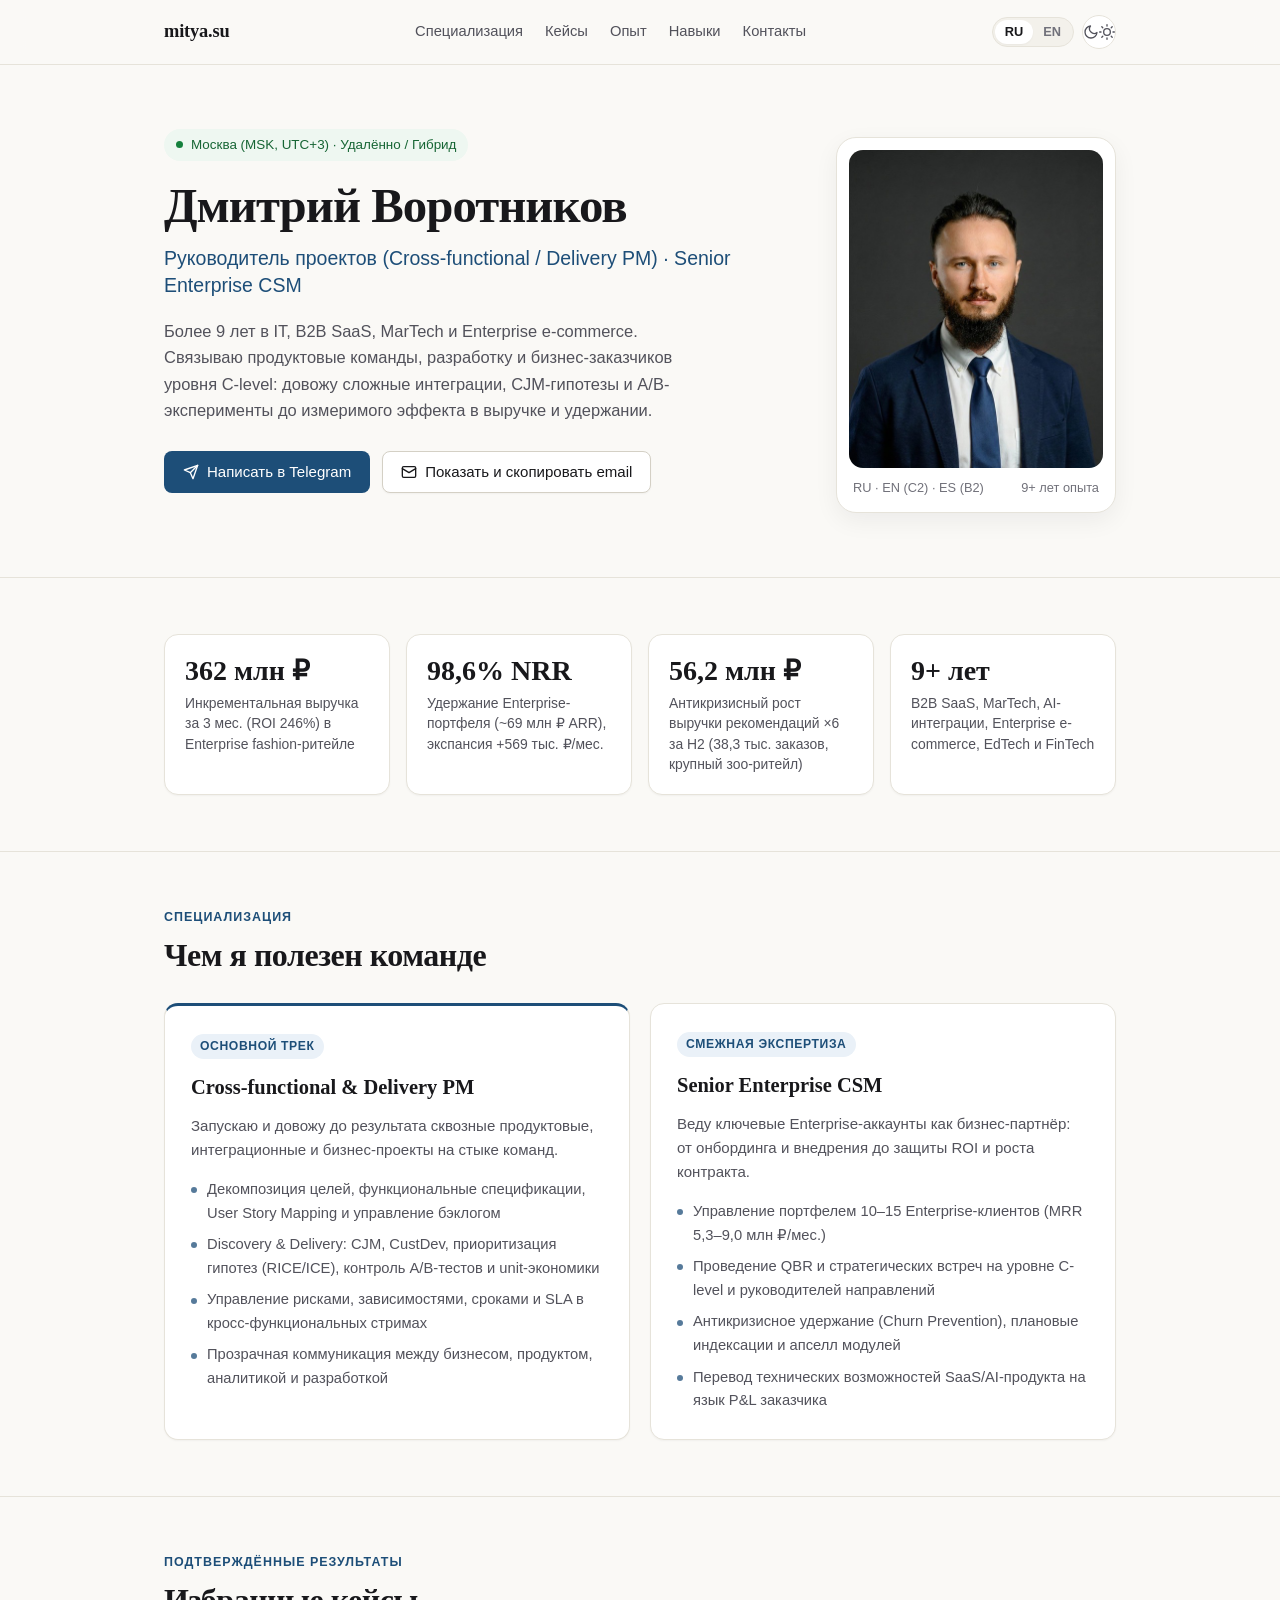
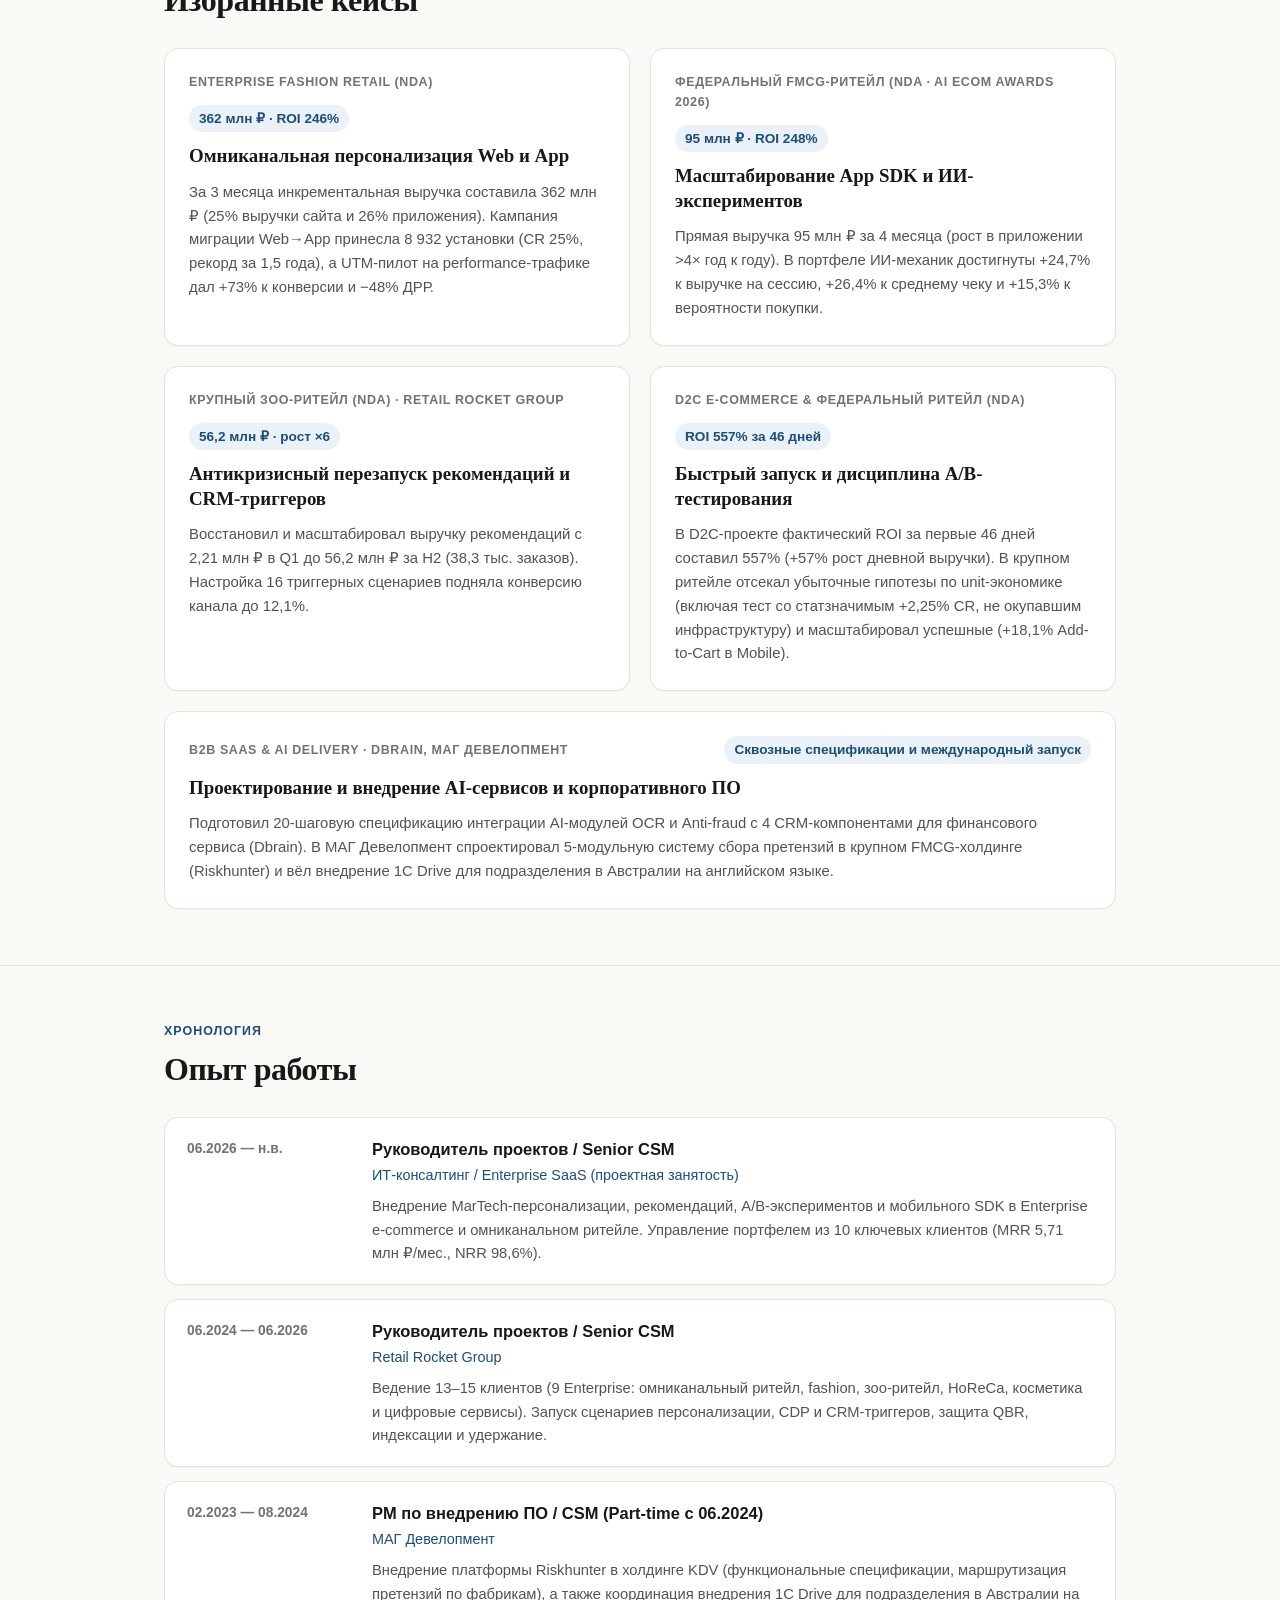
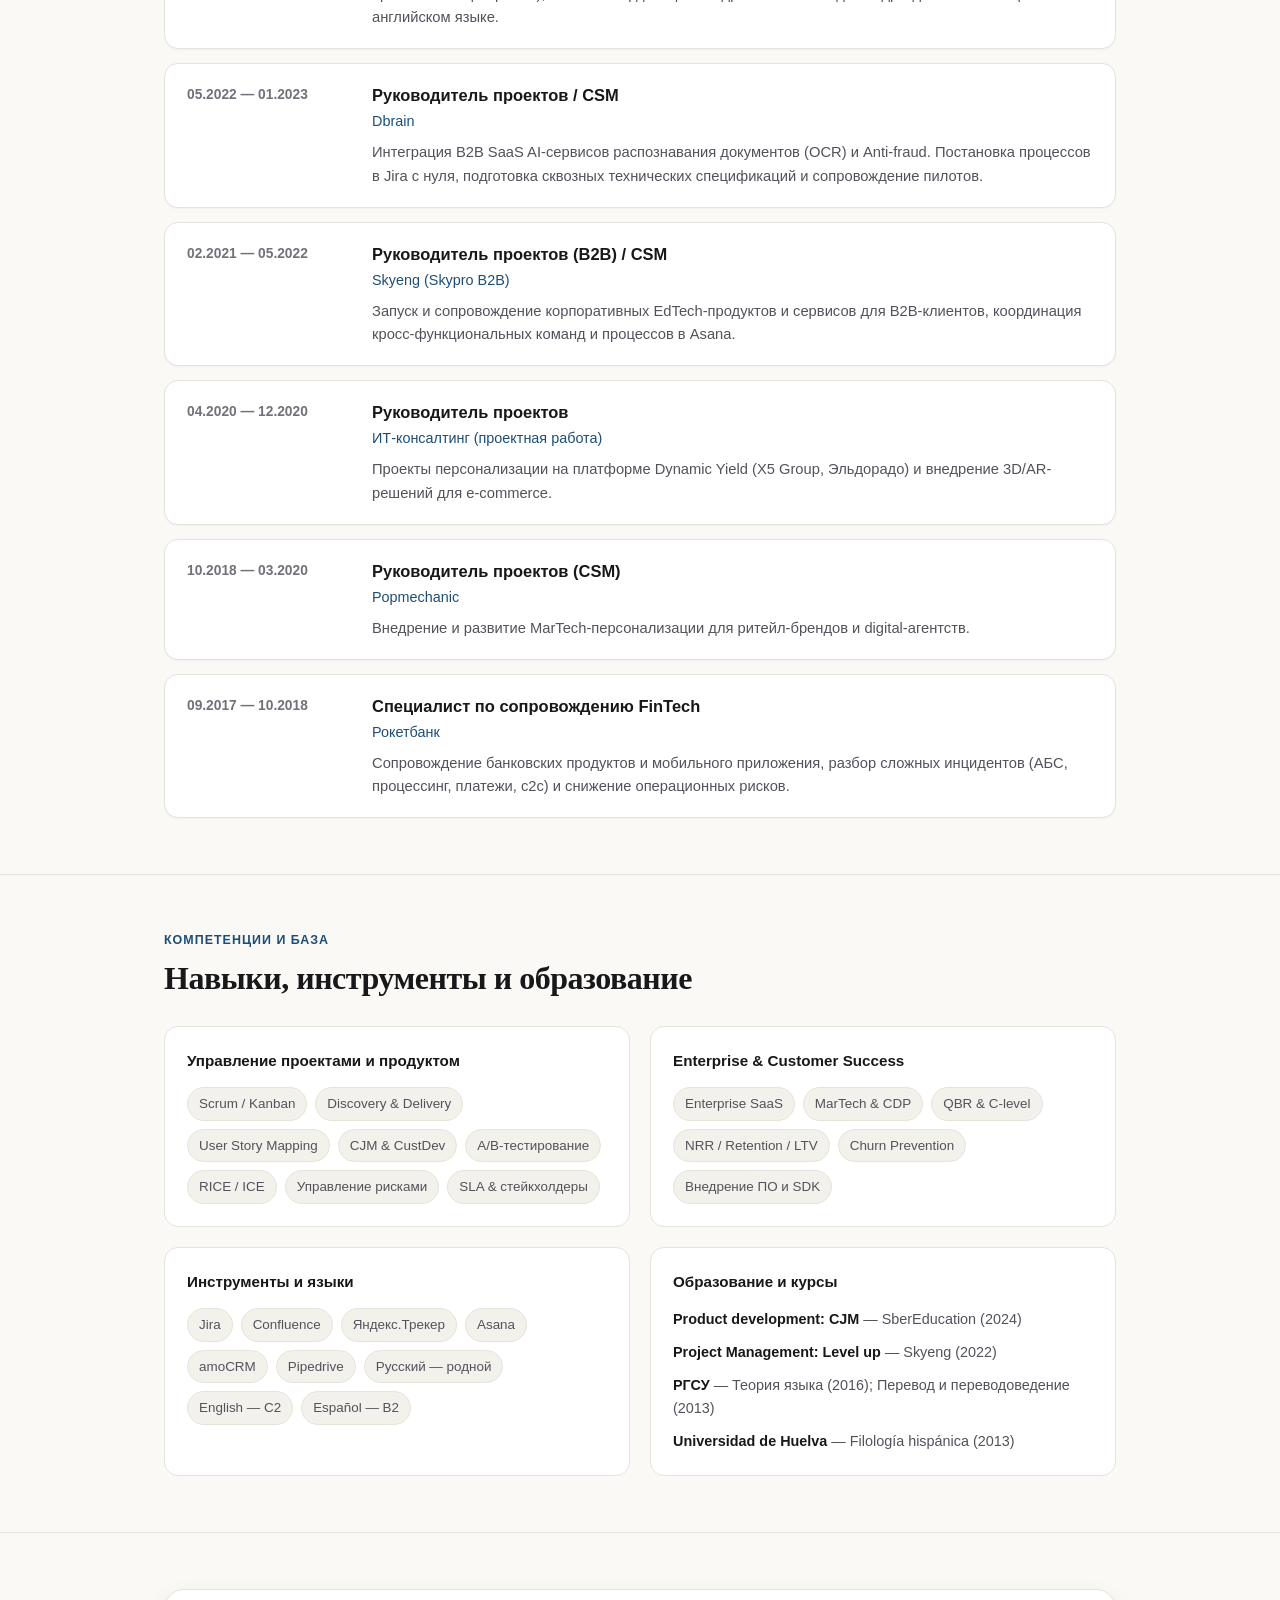
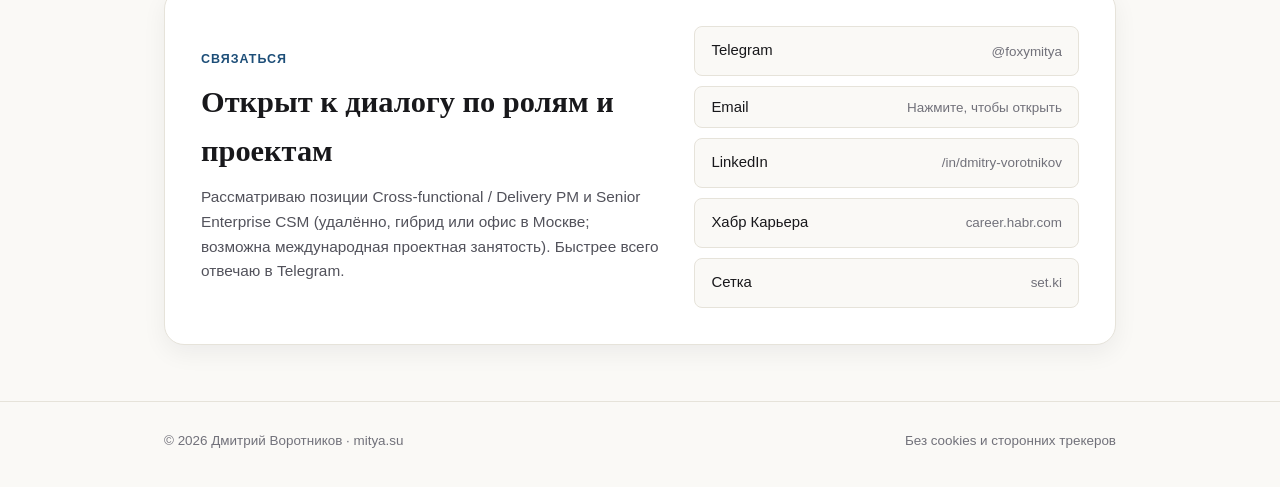
==== index.html @ de7e93db "Anonymize client brands for strict NDA compliance" ====
<!DOCTYPE html>
<html lang="ru">
<head>
  <meta charset="utf-8">
  <meta name="viewport" content="width=device-width, initial-scale=1">
  <title>Дмитрий Воротников — Руководитель проектов (PM) и Senior Enterprise CSM</title>
  <meta name="description" content="Дмитрий Воротников — Cross-functional / Delivery Project Manager и Senior Enterprise CSM. 9+ лет в IT, B2B SaaS, MarTech, AI и Enterprise e-commerce. Москва / Remote.">
  <meta name="author" content="Дмитрий Воротников">
  <meta name="robots" content="index, follow">
  <meta name="referrer" content="strict-origin-when-cross-origin">
  <meta http-equiv="Content-Security-Policy" content="default-src 'self'; script-src 'self'; style-src 'self'; img-src 'self' data:; base-uri 'self'; form-action 'none';">

  <link rel="canonical" href="https://mitya.su/">
  <link rel="alternate" hreflang="ru" href="https://mitya.su/">
  <link rel="alternate" hreflang="en" href="https://mitya.su/en/">
  <link rel="alternate" hreflang="x-default" href="https://mitya.su/">
  <link rel="icon" href="assets/favicon.svg" type="image/svg+xml">
  <link rel="stylesheet" href="assets/styles.css">

  <meta property="og:type" content="profile">
  <meta property="og:site_name" content="mitya.su">
  <meta property="og:locale" content="ru_RU">
  <meta property="og:locale:alternate" content="en_US">
  <meta property="og:url" content="https://mitya.su/">
  <meta property="og:title" content="Дмитрий Воротников — Руководитель проектов (PM) и Senior Enterprise CSM">
  <meta property="og:description" content="9+ лет в IT, B2B SaaS и MarTech. Кросс-функциональная доставка проектов, A/B-эксперименты, Enterprise-внедрения и рост NRR.">
  <meta property="og:image" content="https://mitya.su/assets/avatar.jpg">

  <meta name="twitter:card" content="summary">
  <meta name="twitter:title" content="Дмитрий Воротников — Project Manager & Senior Enterprise CSM">
  <meta name="twitter:description" content="9+ лет в IT, B2B SaaS, MarTech и Enterprise e-commerce. Москва / Удалённо.">

  <script type="application/ld+json">
  {
    "@context": "https://schema.org",
    "@type": "Person",
    "name": "Дмитрий Воротников",
    "alternateName": "Dmitry Vorotnikov",
    "url": "https://mitya.su/",
    "jobTitle": "Project Manager & Senior Enterprise CSM",
    "description": "Cross-functional & Delivery Project Manager and Senior Enterprise Customer Success Manager with 9+ years of experience in Tech, B2B SaaS, MarTech, AI and Enterprise e-commerce.",
    "address": {
      "@type": "PostalAddress",
      "addressLocality": "Москва",
      "addressCountry": "RU"
    },
    "knowsLanguage": ["ru", "en", "es"],
    "sameAs": [
      "https://www.linkedin.com/in/dmitry-vorotnikov",
      "https://career.habr.com/dmitry-vorotnikov",
      "https://set.ki/account/7N4zu4k",
      "https://t.me/foxymitya"
    ]
  }
  </script>
  <script src="assets/app.js" defer></script>
</head>
<body>
  <a class="skip-link" href="#main">Перейти к содержанию</a>

  <header class="site-header">
    <div class="container header-inner">
      <a class="brand" href="/">mitya.su</a>

      <nav class="site-nav" aria-label="Навигация">
        <a href="#focus">Специализация</a>
        <a href="#cases">Кейсы</a>
        <a href="#experience">Опыт</a>
        <a href="#skills">Навыки</a>
        <a href="#contact">Контакты</a>
      </nav>

      <div class="header-controls">
        <div class="lang-switch" aria-label="Выбор языка">
          <span class="lang-active" aria-current="page">RU</span>
          <a href="/en/" hreflang="en" lang="en">EN</a>
        </div>
        <button class="theme-toggle" type="button" data-theme-toggle aria-label="Переключить тему оформления" title="Светлая / тёмная тема">
          <svg class="icon-moon" viewBox="0 0 24 24" fill="none" stroke="currentColor" stroke-width="2" stroke-linecap="round" stroke-linejoin="round" aria-hidden="true">
            <path d="M21 12.79A9 9 0 1 1 11.21 3 7 7 0 0 0 21 12.79z"/>
          </svg>
          <svg class="icon-sun" viewBox="0 0 24 24" fill="none" stroke="currentColor" stroke-width="2" stroke-linecap="round" stroke-linejoin="round" aria-hidden="true">
            <circle cx="12" cy="12" r="5"/>
            <line x1="12" y1="1" x2="12" y2="3"/>
            <line x1="12" y1="21" x2="12" y2="23"/>
            <line x1="4.22" y1="4.22" x2="5.64" y2="5.64"/>
            <line x1="18.36" y1="18.36" x2="19.78" y2="19.78"/>
            <line x1="1" y1="12" x2="3" y2="12"/>
            <line x1="21" y1="12" x2="23" y2="12"/>
            <line x1="4.22" y1="19.78" x2="5.64" y2="18.36"/>
            <line x1="18.36" y1="5.64" x2="19.78" y2="4.22"/>
          </svg>
        </button>
      </div>
    </div>
  </header>

  <main id="main">
    <!-- Hero -->
    <section class="hero">
      <div class="container hero-grid">
        <div>
          <div class="availability-pill">
            <span class="availability-dot" aria-hidden="true"></span>
            Москва (MSK, UTC+3) · Удалённо / Гибрид
          </div>
          <h1>Дмитрий Воротников</h1>
          <p class="hero-role">Руководитель проектов (Cross-functional / Delivery PM) · Senior Enterprise CSM</p>
          <p class="hero-lead">
            Более 9 лет в IT, B2B SaaS, MarTech и Enterprise e-commerce. Связываю продуктовые команды, разработку и бизнес-заказчиков уровня C-level: довожу сложные интеграции, CJM-гипотезы и A/B-эксперименты до измеримого эффекта в выручке и удержании.
          </p>

          <div class="hero-actions">
            <a class="btn btn-primary" href="https://t.me/foxymitya" target="_blank" rel="noopener noreferrer">
              <svg viewBox="0 0 24 24" fill="none" stroke="currentColor" stroke-width="2" stroke-linecap="round" stroke-linejoin="round" aria-hidden="true">
                <line x1="22" y1="2" x2="11" y2="13"/>
                <polygon points="22 2 15 22 11 13 2 9 22 2"/>
              </svg>
              Написать в Telegram
            </a>
            <button class="btn btn-secondary" type="button" data-email-trigger data-u="olleh" data-d="aytimyxof" data-t="ru">
              <svg viewBox="0 0 24 24" fill="none" stroke="currentColor" stroke-width="2" stroke-linecap="round" stroke-linejoin="round" aria-hidden="true">
                <rect x="2" y="4" width="20" height="16" rx="2"/>
                <path d="m22 7-10 6L2 7"/>
              </svg>
              <span data-email-label>Показать и скопировать email</span>
            </button>
          </div>
          <div class="email-feedback" data-email-feedback aria-live="polite"></div>
        </div>

        <aside class="portrait-card" aria-label="Портрет">
          <div class="portrait-frame" data-portrait-frame>
            <img class="portrait-img" data-portrait-img src="assets/avatar.jpg" alt="Дмитрий Воротников" width="512" height="640" loading="eager">
            <div class="portrait-fallback" aria-hidden="true">
              <span class="monogram">DV</span>
              <span class="monogram-sub">PM · Enterprise CS</span>
            </div>
          </div>
          <div class="portrait-meta">
            <span>RU · EN (C2) · ES (B2)</span>
            <span>9+ лет опыта</span>
          </div>
        </aside>
      </div>
    </section>

    <!-- Key Metrics -->
    <section aria-label="Ключевые показатели">
      <div class="container">
        <div class="metrics-grid">
          <div class="metric-card">
            <div class="metric-value">362 млн ₽</div>
            <p class="metric-label">Инкрементальная выручка за 3 мес. (ROI 246%) в Enterprise fashion-ритейле</p>
          </div>
          <div class="metric-card">
            <div class="metric-value">98,6% NRR</div>
            <p class="metric-label">Удержание Enterprise-портфеля (~69 млн ₽ ARR), экспансия +569 тыс. ₽/мес.</p>
          </div>
          <div class="metric-card">
            <div class="metric-value">56,2 млн ₽</div>
            <p class="metric-label">Антикризисный рост выручки рекомендаций ×6 за H2 (38,3 тыс. заказов, крупный зоо-ритейл)</p>
          </div>
          <div class="metric-card">
            <div class="metric-value">9+ лет</div>
            <p class="metric-label">B2B SaaS, MarTech, AI-интеграции, Enterprise e-commerce, EdTech и FinTech</p>
          </div>
        </div>
      </div>
    </section>

    <!-- Focus -->
    <section id="focus">
      <div class="container">
        <span class="section-kicker">Специализация</span>
        <h2 class="section-title">Чем я полезен команде</h2>

        <div class="pillars-grid">
          <article class="pillar-card is-primary">
            <span class="pillar-tag">Основной трек</span>
            <h3>Cross-functional &amp; Delivery PM</h3>
            <p>Запускаю и довожу до результата сквозные продуктовые, интеграционные и бизнес-проекты на стыке команд.</p>
            <ul class="pillar-list">
              <li>Декомпозиция целей, функциональные спецификации, User Story Mapping и управление бэклогом</li>
              <li>Discovery &amp; Delivery: CJM, CustDev, приоритизация гипотез (RICE/ICE), контроль A/B-тестов и unit-экономики</li>
              <li>Управление рисками, зависимостями, сроками и SLA в кросс-функциональных стримах</li>
              <li>Прозрачная коммуникация между бизнесом, продуктом, аналитикой и разработкой</li>
            </ul>
          </article>

          <article class="pillar-card">
            <span class="pillar-tag">Смежная экспертиза</span>
            <h3>Senior Enterprise CSM</h3>
            <p>Веду ключевые Enterprise-аккаунты как бизнес-партнёр: от онбординга и внедрения до защиты ROI и роста контракта.</p>
            <ul class="pillar-list">
              <li>Управление портфелем 10–15 Enterprise-клиентов (MRR 5,3–9,0 млн ₽/мес.)</li>
              <li>Проведение QBR и стратегических встреч на уровне C-level и руководителей направлений</li>
              <li>Антикризисное удержание (Churn Prevention), плановые индексации и апселл модулей</li>
              <li>Перевод технических возможностей SaaS/AI-продукта на язык P&amp;L заказчика</li>
            </ul>
          </article>
        </div>
      </div>
    </section>

    <!-- Cases -->
    <section id="cases">
      <div class="container">
        <span class="section-kicker">Подтверждённые результаты</span>
        <h2 class="section-title">Избранные кейсы</h2>

        <div class="cases-grid">
          <article class="case-card">
            <div class="case-header">
              <span class="case-domain">Enterprise Fashion Retail (NDA)</span>
              <span class="case-highlight">362 млн ₽ · ROI 246%</span>
            </div>
            <h3>Омниканальная персонализация Web и App</h3>
            <p>За 3 месяца инкрементальная выручка составила 362 млн ₽ (25% выручки сайта и 26% приложения). Кампания миграции Web→App принесла 8 932 установки (CR 25%, рекорд за 1,5 года), а UTM-пилот на performance-трафике дал +73% к конверсии и −48% ДРР.</p>
          </article>

          <article class="case-card">
            <div class="case-header">
              <span class="case-domain">Федеральный FMCG-ритейл (NDA · AI Ecom Awards 2026)</span>
              <span class="case-highlight">95 млн ₽ · ROI 248%</span>
            </div>
            <h3>Масштабирование App SDK и ИИ-экспериментов</h3>
            <p>Прямая выручка 95 млн ₽ за 4 месяца (рост в приложении &gt;4× год к году). В портфеле ИИ-механик достигнуты +24,7% к выручке на сессию, +26,4% к среднему чеку и +15,3% к вероятности покупки.</p>
          </article>

          <article class="case-card">
            <div class="case-header">
              <span class="case-domain">Крупный зоо-ритейл (NDA) · Retail Rocket Group</span>
              <span class="case-highlight">56,2 млн ₽ · рост ×6</span>
            </div>
            <h3>Антикризисный перезапуск рекомендаций и CRM-триггеров</h3>
            <p>Восстановил и масштабировал выручку рекомендаций с 2,21 млн ₽ в Q1 до 56,2 млн ₽ за H2 (38,3 тыс. заказов). Настройка 16 триггерных сценариев подняла конверсию канала до 12,1%.</p>
          </article>

          <article class="case-card">
            <div class="case-header">
              <span class="case-domain">D2C E-commerce &amp; Федеральный ритейл (NDA)</span>
              <span class="case-highlight">ROI 557% за 46 дней</span>
            </div>
            <h3>Быстрый запуск и дисциплина A/B-тестирования</h3>
            <p>В D2C-проекте фактический ROI за первые 46 дней составил 557% (+57% рост дневной выручки). В крупном ритейле отсекал убыточные гипотезы по unit-экономике (включая тест со статзначимым +2,25% CR, не окупавшим инфраструктуру) и масштабировал успешные (+18,1% Add-to-Cart в Mobile).</p>
          </article>

          <article class="case-card is-wide">
            <div class="case-header">
              <span class="case-domain">B2B SaaS &amp; AI Delivery · Dbrain, МАГ Девелопмент</span>
              <span class="case-highlight">Сквозные спецификации и международный запуск</span>
            </div>
            <h3>Проектирование и внедрение AI-сервисов и корпоративного ПО</h3>
            <p>Подготовил 20-шаговую спецификацию интеграции AI-модулей OCR и Anti-fraud с 4 CRM-компонентами для финансового сервиса (Dbrain). В МАГ Девелопмент спроектировал 5-модульную систему сбора претензий в крупном FMCG-холдинге (Riskhunter) и вёл внедрение 1C Drive для подразделения в Австралии на английском языке.</p>
          </article>
        </div>
      </div>
    </section>

    <!-- Experience -->
    <section id="experience">
      <div class="container">
        <span class="section-kicker">Хронология</span>
        <h2 class="section-title">Опыт работы</h2>

        <div class="timeline">
          <article class="timeline-item">
            <div class="timeline-period">06.2026 — н.в.</div>
            <div class="timeline-body">
              <h3>Руководитель проектов / Senior CSM</h3>
              <p class="timeline-company">ИТ-консалтинг / Enterprise SaaS (проектная занятость)</p>
              <p class="timeline-desc">Внедрение MarTech-персонализации, рекомендаций, A/B-экспериментов и мобильного SDK в Enterprise e-commerce и омниканальном ритейле. Управление портфелем из 10 ключевых клиентов (MRR 5,71 млн ₽/мес., NRR 98,6%).</p>
            </div>
          </article>

          <article class="timeline-item">
            <div class="timeline-period">06.2024 — 06.2026</div>
            <div class="timeline-body">
              <h3>Руководитель проектов / Senior CSM</h3>
              <p class="timeline-company">Retail Rocket Group</p>
              <p class="timeline-desc">Ведение 13–15 клиентов (9 Enterprise: омниканальный ритейл, fashion, зоо-ритейл, HoReCa, косметика и цифровые сервисы). Запуск сценариев персонализации, CDP и CRM-триггеров, защита QBR, индексации и удержание.</p>
            </div>
          </article>

          <article class="timeline-item">
            <div class="timeline-period">02.2023 — 08.2024</div>
            <div class="timeline-body">
              <h3>PM по внедрению ПО / CSM (Part-time с 06.2024)</h3>
              <p class="timeline-company">МАГ Девелопмент</p>
              <p class="timeline-desc">Внедрение платформы Riskhunter в холдинге KDV (функциональные спецификации, маршрутизация претензий по фабрикам), а также координация внедрения 1C Drive для подразделения в Австралии на английском языке.</p>
            </div>
          </article>

          <article class="timeline-item">
            <div class="timeline-period">05.2022 — 01.2023</div>
            <div class="timeline-body">
              <h3>Руководитель проектов / CSM</h3>
              <p class="timeline-company">Dbrain</p>
              <p class="timeline-desc">Интеграция B2B SaaS AI-сервисов распознавания документов (OCR) и Anti-fraud. Постановка процессов в Jira с нуля, подготовка сквозных технических спецификаций и сопровождение пилотов.</p>
            </div>
          </article>

          <article class="timeline-item">
            <div class="timeline-period">02.2021 — 05.2022</div>
            <div class="timeline-body">
              <h3>Руководитель проектов (B2B) / CSM</h3>
              <p class="timeline-company">Skyeng (Skypro B2B)</p>
              <p class="timeline-desc">Запуск и сопровождение корпоративных EdTech-продуктов и сервисов для B2B-клиентов, координация кросс-функциональных команд и процессов в Asana.</p>
            </div>
          </article>

          <article class="timeline-item">
            <div class="timeline-period">04.2020 — 12.2020</div>
            <div class="timeline-body">
              <h3>Руководитель проектов</h3>
              <p class="timeline-company">ИТ-консалтинг (проектная работа)</p>
              <p class="timeline-desc">Проекты персонализации на платформе Dynamic Yield (X5 Group, Эльдорадо) и внедрение 3D/AR-решений для e-commerce.</p>
            </div>
          </article>

          <article class="timeline-item">
            <div class="timeline-period">10.2018 — 03.2020</div>
            <div class="timeline-body">
              <h3>Руководитель проектов (CSM)</h3>
              <p class="timeline-company">Popmechanic</p>
              <p class="timeline-desc">Внедрение и развитие MarTech-персонализации для ритейл-брендов и digital-агентств.</p>
            </div>
          </article>

          <article class="timeline-item">
            <div class="timeline-period">09.2017 — 10.2018</div>
            <div class="timeline-body">
              <h3>Специалист по сопровождению FinTech</h3>
              <p class="timeline-company">Рокетбанк</p>
              <p class="timeline-desc">Сопровождение банковских продуктов и мобильного приложения, разбор сложных инцидентов (АБС, процессинг, платежи, c2c) и снижение операционных рисков.</p>
            </div>
          </article>
        </div>
      </div>
    </section>

    <!-- Skills & Education -->
    <section id="skills">
      <div class="container">
        <span class="section-kicker">Компетенции и база</span>
        <h2 class="section-title">Навыки, инструменты и образование</h2>

        <div class="skills-layout">
          <div class="skill-group">
            <h3>Управление проектами и продуктом</h3>
            <div class="chips">
              <span class="chip">Scrum / Kanban</span>
              <span class="chip">Discovery &amp; Delivery</span>
              <span class="chip">User Story Mapping</span>
              <span class="chip">CJM &amp; CustDev</span>
              <span class="chip">A/B-тестирование</span>
              <span class="chip">RICE / ICE</span>
              <span class="chip">Управление рисками</span>
              <span class="chip">SLA &amp; стейкхолдеры</span>
            </div>
          </div>

          <div class="skill-group">
            <h3>Enterprise &amp; Customer Success</h3>
            <div class="chips">
              <span class="chip">Enterprise SaaS</span>
              <span class="chip">MarTech &amp; CDP</span>
              <span class="chip">QBR &amp; C-level</span>
              <span class="chip">NRR / Retention / LTV</span>
              <span class="chip">Churn Prevention</span>
              <span class="chip">Внедрение ПО и SDK</span>
            </div>
          </div>

          <div class="skill-group">
            <h3>Инструменты и языки</h3>
            <div class="chips">
              <span class="chip">Jira</span>
              <span class="chip">Confluence</span>
              <span class="chip">Яндекс.Трекер</span>
              <span class="chip">Asana</span>
              <span class="chip">amoCRM</span>
              <span class="chip">Pipedrive</span>
              <span class="chip">Русский — родной</span>
              <span class="chip">English — C2</span>
              <span class="chip">Español — B2</span>
            </div>
          </div>

          <div class="skill-group">
            <h3>Образование и курсы</h3>
            <ul class="edu-list">
              <li><strong>Product development: CJM</strong> — SberEducation (2024)</li>
              <li><strong>Project Management: Level up</strong> — Skyeng (2022)</li>
              <li><strong>РГСУ</strong> — Теория языка (2016); Перевод и переводоведение (2013)</li>
              <li><strong>Universidad de Huelva</strong> — Filología hispánica (2013)</li>
            </ul>
          </div>
        </div>
      </div>
    </section>

    <!-- Contact -->
    <section id="contact">
      <div class="container">
        <div class="contact-box">
          <div>
            <span class="section-kicker">Связаться</span>
            <h2>Открыт к диалогу по ролям и проектам</h2>
            <p>Рассматриваю позиции Cross-functional / Delivery PM и Senior Enterprise CSM (удалённо, гибрид или офис в Москве; возможна международная проектная занятость). Быстрее всего отвечаю в Telegram.</p>
          </div>

          <div class="contact-links">
            <a class="contact-row" href="https://t.me/foxymitya" target="_blank" rel="noopener noreferrer">
              <span>Telegram</span>
              <span>@foxymitya</span>
            </a>
            <button class="contact-row" type="button" data-email-trigger data-u="olleh" data-d="aytimyxof" data-t="ru">
              <span>Email</span>
              <span data-email-label>Нажмите, чтобы открыть</span>
            </button>
            <a class="contact-row" href="https://www.linkedin.com/in/dmitry-vorotnikov" target="_blank" rel="noopener noreferrer">
              <span>LinkedIn</span>
              <span>/in/dmitry-vorotnikov</span>
            </a>
            <a class="contact-row" href="https://career.habr.com/dmitry-vorotnikov" target="_blank" rel="noopener noreferrer">
              <span>Хабр Карьера</span>
              <span>career.habr.com</span>
            </a>
            <a class="contact-row" href="https://set.ki/account/7N4zu4k" target="_blank" rel="noopener noreferrer">
              <span>Сетка</span>
              <span>set.ki</span>
            </a>
          </div>
        </div>
      </div>
    </section>
  </main>

  <footer class="site-footer">
    <div class="container footer-inner">
      <span>© 2026 Дмитрий Воротников · mitya.su</span>
      <span>Без cookies и сторонних трекеров</span>
    </div>
  </footer>
</body>
</html>
---- assets/styles.css ----
/* ==========================================================================
   mitya.su — Light Editorial Minimalism + Dark Theme
   Zero third-party fonts or trackers. Privacy-first & Core Web Vitals 100.
   ========================================================================== */

:root {
  --bg: #faf9f6;
  --surface: #ffffff;
  --surface-subtle: #f3f1eb;
  --text: #18181b;
  --text-secondary: #52525b;
  --text-muted: #71717a;
  --border: #e6e3da;
  --border-strong: #d4d0c5;
  --accent: #1d4e78;
  --accent-hover: #163d5e;
  --accent-soft: #eaf1f8;
  --status-dot: #15803d;
  --status-bg: #eef7f1;
  --status-text: #166534;
  --shadow-sm: 0 1px 2px rgba(24, 24, 27, 0.04);
  --shadow-md: 0 8px 24px rgba(24, 24, 27, 0.06);
  --radius-sm: 8px;
  --radius-md: 14px;
  --radius-lg: 20px;
  --font-sans: -apple-system, BlinkMacSystemFont, "Segoe UI", Roboto, "Helvetica Neue", Arial, sans-serif;
  --font-serif: "Charter", "Bitstream Charter", "Iowan Old Style", Georgia, Cambria, "Times New Roman", serif;
  --font-mono: ui-monospace, SFMono-Regular, Menlo, Monaco, Consolas, monospace;
  --max-width: 1000px;
}

[data-theme="dark"] {
  --bg: #111214;
  --surface: #181a1f;
  --surface-subtle: #20232a;
  --text: #f1f2f4;
  --text-secondary: #b4b8c2;
  --text-muted: #8b909c;
  --border: #2a2e37;
  --border-strong: #3a404d;
  --accent: #73aee3;
  --accent-hover: #96c4ec;
  --accent-soft: rgba(115, 174, 227, 0.14);
  --status-dot: #4ade80;
  --status-bg: rgba(74, 222, 128, 0.12);
  --status-text: #86efac;
  --shadow-sm: 0 1px 2px rgba(0, 0, 0, 0.28);
  --shadow-md: 0 12px 28px rgba(0, 0, 0, 0.36);
}

*,
*::before,
*::after {
  box-sizing: border-box;
}

html {
  scroll-behavior: smooth;
  -webkit-text-size-adjust: 100%;
}

body {
  margin: 0;
  background-color: var(--bg);
  color: var(--text);
  font-family: var(--font-sans);
  font-size: 16px;
  line-height: 1.6;
  -webkit-font-smoothing: antialiased;
  text-rendering: optimizeLegibility;
  transition: background-color 0.2s ease, color 0.2s ease;
}

a {
  color: var(--accent);
  text-decoration: none;
  transition: color 0.15s ease, border-color 0.15s ease, background-color 0.15s ease;
}

a:hover {
  color: var(--accent-hover);
}

a:focus-visible,
button:focus-visible {
  outline: 2px solid var(--accent);
  outline-offset: 2px;
  border-radius: 6px;
}

.skip-link {
  position: absolute;
  left: -9999px;
  top: 0;
  background: var(--accent);
  color: #fff;
  padding: 10px 16px;
  z-index: 1000;
}

.skip-link:focus {
  left: 12px;
  top: 12px;
}

.container {
  width: 100%;
  max-width: var(--max-width);
  margin: 0 auto;
  padding: 0 24px;
}

/* Header */
.site-header {
  position: sticky;
  top: 0;
  z-index: 50;
  background: color-mix(in srgb, var(--bg) 88%, transparent);
  backdrop-filter: blur(12px);
  -webkit-backdrop-filter: blur(12px);
  border-bottom: 1px solid var(--border);
}

.header-inner {
  display: flex;
  align-items: center;
  justify-content: space-between;
  gap: 16px;
  min-height: 64px;
}

.brand {
  font-family: var(--font-serif);
  font-size: 1.15rem;
  font-weight: 600;
  color: var(--text);
  letter-spacing: -0.01em;
  white-space: nowrap;
}

.brand:hover {
  color: var(--accent);
}

.site-nav {
  display: flex;
  align-items: center;
  gap: 22px;
}

.site-nav a {
  font-size: 0.92rem;
  color: var(--text-secondary);
  font-weight: 500;
}

.site-nav a:hover {
  color: var(--text);
}

.header-controls {
  display: flex;
  align-items: center;
  gap: 8px;
}

.lang-switch {
  display: inline-flex;
  align-items: center;
  background: var(--surface-subtle);
  border: 1px solid var(--border);
  border-radius: 999px;
  padding: 2px;
  font-size: 0.8rem;
  font-weight: 600;
}

.lang-switch a,
.lang-switch span {
  padding: 4px 10px;
  border-radius: 999px;
  line-height: 1.2;
}

.lang-switch .lang-active {
  background: var(--surface);
  color: var(--text);
  box-shadow: var(--shadow-sm);
}

.lang-switch a {
  color: var(--text-muted);
}

.lang-switch a:hover {
  color: var(--text);
}

.theme-toggle {
  display: inline-flex;
  align-items: center;
  justify-content: center;
  width: 34px;
  height: 34px;
  border-radius: 999px;
  border: 1px solid var(--border);
  background: var(--surface);
  color: var(--text-secondary);
  cursor: pointer;
  padding: 0;
  transition: border-color 0.15s ease, color 0.15s ease, background-color 0.15s ease;
}

.theme-toggle:hover {
  border-color: var(--border-strong);
  color: var(--text);
}

.theme-toggle svg {
  width: 16px;
  height: 16px;
  display: block;
}

.icon-sun { display: none; }
[data-theme="dark"] .icon-sun { display: block; }
[data-theme="dark"] .icon-moon { display: none; }

/* Sections */
main section {
  padding: 56px 0;
  border-bottom: 1px solid var(--border);
}

main section:last-of-type {
  border-bottom: none;
}

.section-kicker {
  display: block;
  font-size: 0.78rem;
  font-weight: 600;
  text-transform: uppercase;
  letter-spacing: 0.08em;
  color: var(--accent);
  margin-bottom: 8px;
}

.section-title {
  font-family: var(--font-serif);
  font-size: clamp(1.55rem, 2.6vw, 2rem);
  font-weight: 600;
  line-height: 1.22;
  letter-spacing: -0.015em;
  margin: 0 0 28px;
  color: var(--text);
}

/* Hero */
.hero {
  padding: 64px 0 56px;
}

.hero-grid {
  display: grid;
  grid-template-columns: minmax(0, 1.55fr) minmax(220px, 280px);
  gap: 44px;
  align-items: center;
}

.availability-pill {
  display: inline-flex;
  align-items: center;
  gap: 8px;
  padding: 5px 12px;
  border-radius: 999px;
  background: var(--status-bg);
  color: var(--status-text);
  font-size: 0.84rem;
  font-weight: 500;
  margin-bottom: 18px;
}

.availability-dot {
  width: 7px;
  height: 7px;
  border-radius: 50%;
  background: var(--status-dot);
  flex-shrink: 0;
}

.hero h1 {
  font-family: var(--font-serif);
  font-size: clamp(2.15rem, 4.4vw, 3.05rem);
  font-weight: 600;
  line-height: 1.12;
  letter-spacing: -0.02em;
  margin: 0 0 12px;
  color: var(--text);
}

.hero-role {
  font-size: clamp(1.05rem, 1.7vw, 1.22rem);
  font-weight: 500;
  color: var(--accent);
  margin: 0 0 18px;
  line-height: 1.4;
}

.hero-lead {
  font-size: 1.03rem;
  color: var(--text-secondary);
  margin: 0 0 28px;
  max-width: 60ch;
}

.hero-actions {
  display: flex;
  flex-wrap: wrap;
  gap: 12px;
  align-items: center;
}

.btn {
  display: inline-flex;
  align-items: center;
  justify-content: center;
  gap: 8px;
  padding: 11px 18px;
  border-radius: var(--radius-sm);
  font-size: 0.94rem;
  font-weight: 500;
  cursor: pointer;
  border: 1px solid transparent;
  font-family: inherit;
  line-height: 1.2;
  transition: background-color 0.15s ease, border-color 0.15s ease, color 0.15s ease, transform 0.1s ease;
}

.btn:active {
  transform: translateY(1px);
}

.btn-primary {
  background: var(--accent);
  color: #ffffff;
}

.btn-primary:hover {
  background: var(--accent-hover);
  color: #ffffff;
}

[data-theme="dark"] .btn-primary {
  color: #0e1318;
  font-weight: 600;
}

[data-theme="dark"] .btn-primary:hover {
  color: #0e1318;
}

.btn-secondary {
  background: var(--surface);
  color: var(--text);
  border-color: var(--border-strong);
  box-shadow: var(--shadow-sm);
}

.btn-secondary:hover {
  border-color: var(--accent);
  color: var(--accent);
}

.btn svg {
  width: 16px;
  height: 16px;
  flex-shrink: 0;
}

.email-feedback {
  font-size: 0.85rem;
  color: var(--text-muted);
  margin-top: 10px;
  min-height: 1.3em;
}

.email-feedback a {
  font-family: var(--font-mono);
  font-size: 0.86rem;
}

/* Portrait Slot */
.portrait-card {
  background: var(--surface);
  border: 1px solid var(--border);
  border-radius: var(--radius-lg);
  padding: 12px;
  box-shadow: var(--shadow-md);
}

.portrait-frame {
  position: relative;
  width: 100%;
  aspect-ratio: 4 / 5;
  border-radius: var(--radius-md);
  overflow: hidden;
  background: linear-gradient(145deg, var(--surface-subtle), var(--accent-soft));
  display: flex;
  align-items: center;
  justify-content: center;
}

.portrait-img {
  width: 100%;
  height: 100%;
  object-fit: cover;
  object-position: center top;
  display: block;
}

.portrait-fallback {
  display: none;
  flex-direction: column;
  align-items: center;
  justify-content: center;
  text-align: center;
  padding: 20px;
  gap: 8px;
}

.portrait-frame.is-fallback .portrait-img {
  display: none;
}

.portrait-frame.is-fallback .portrait-fallback {
  display: flex;
}

.monogram {
  font-family: var(--font-serif);
  font-size: 3.2rem;
  font-weight: 600;
  color: var(--accent);
  letter-spacing: 0.04em;
  line-height: 1;
}

.monogram-sub {
  font-size: 0.8rem;
  color: var(--text-muted);
  letter-spacing: 0.06em;
  text-transform: uppercase;
}

.portrait-meta {
  display: flex;
  justify-content: space-between;
  align-items: center;
  gap: 8px;
  padding: 10px 4px 2px;
  font-size: 0.8rem;
  color: var(--text-muted);
}

/* Metrics Strip */
.metrics-grid {
  display: grid;
  grid-template-columns: repeat(4, minmax(0, 1fr));
  gap: 16px;
}

.metric-card {
  background: var(--surface);
  border: 1px solid var(--border);
  border-radius: var(--radius-md);
  padding: 20px;
  box-shadow: var(--shadow-sm);
}

.metric-value {
  font-family: var(--font-serif);
  font-size: 1.75rem;
  font-weight: 600;
  line-height: 1.15;
  color: var(--text);
  font-variant-numeric: tabular-nums;
  margin-bottom: 6px;
}

.metric-label {
  font-size: 0.87rem;
  color: var(--text-secondary);
  line-height: 1.45;
  margin: 0;
}

/* Focus Pillars */
.pillars-grid {
  display: grid;
  grid-template-columns: repeat(2, minmax(0, 1fr));
  gap: 20px;
}

.pillar-card {
  background: var(--surface);
  border: 1px solid var(--border);
  border-radius: var(--radius-md);
  padding: 26px;
  box-shadow: var(--shadow-sm);
}

.pillar-card.is-primary {
  border-top: 3px solid var(--accent);
}

.pillar-tag {
  display: inline-block;
  font-size: 0.76rem;
  font-weight: 600;
  letter-spacing: 0.05em;
  text-transform: uppercase;
  color: var(--accent);
  background: var(--accent-soft);
  padding: 3px 9px;
  border-radius: 999px;
  margin-bottom: 12px;
}

.pillar-card h3 {
  font-family: var(--font-serif);
  font-size: 1.28rem;
  font-weight: 600;
  margin: 0 0 10px;
  color: var(--text);
}

.pillar-card p {
  font-size: 0.94rem;
  color: var(--text-secondary);
  margin: 0 0 16px;
}

.pillar-list {
  list-style: none;
  padding: 0;
  margin: 0;
  display: grid;
  gap: 8px;
}

.pillar-list li {
  position: relative;
  padding-left: 16px;
  font-size: 0.92rem;
  color: var(--text-secondary);
}

.pillar-list li::before {
  content: "";
  position: absolute;
  left: 0;
  top: 0.62em;
  width: 6px;
  height: 6px;
  border-radius: 50%;
  background: var(--accent);
  opacity: 0.75;
}

/* Cases */
.cases-grid {
  display: grid;
  grid-template-columns: repeat(2, minmax(0, 1fr));
  gap: 20px;
}

.case-card {
  background: var(--surface);
  border: 1px solid var(--border);
  border-radius: var(--radius-md);
  padding: 24px;
  display: flex;
  flex-direction: column;
  gap: 12px;
  box-shadow: var(--shadow-sm);
}

.case-card.is-wide {
  grid-column: 1 / -1;
}

.case-header {
  display: flex;
  justify-content: space-between;
  align-items: baseline;
  gap: 12px;
  flex-wrap: wrap;
}

.case-domain {
  font-size: 0.78rem;
  font-weight: 600;
  text-transform: uppercase;
  letter-spacing: 0.05em;
  color: var(--text-muted);
}

.case-highlight {
  font-size: 0.85rem;
  font-weight: 600;
  color: var(--accent);
  background: var(--accent-soft);
  padding: 3px 10px;
  border-radius: 999px;
  font-variant-numeric: tabular-nums;
}

.case-card h3 {
  font-family: var(--font-serif);
  font-size: 1.18rem;
  font-weight: 600;
  margin: 0;
  line-height: 1.3;
  color: var(--text);
}

.case-card p {
  margin: 0;
  font-size: 0.93rem;
  color: var(--text-secondary);
}

/* Experience Timeline */
.timeline {
  display: grid;
  gap: 14px;
}

.timeline-item {
  display: grid;
  grid-template-columns: 165px minmax(0, 1fr);
  gap: 20px;
  padding: 18px 22px;
  background: var(--surface);
  border: 1px solid var(--border);
  border-radius: var(--radius-md);
  box-shadow: var(--shadow-sm);
}

.timeline-period {
  font-size: 0.86rem;
  font-weight: 600;
  color: var(--text-muted);
  font-variant-numeric: tabular-nums;
  padding-top: 2px;
}

.timeline-body h3 {
  font-size: 1.03rem;
  font-weight: 600;
  margin: 0 0 2px;
  color: var(--text);
}

.timeline-company {
  font-size: 0.9rem;
  color: var(--accent);
  font-weight: 500;
  margin: 0 0 8px;
}

.timeline-desc {
  font-size: 0.92rem;
  color: var(--text-secondary);
  margin: 0;
}

/* Skills & Education */
.skills-layout {
  display: grid;
  grid-template-columns: repeat(2, minmax(0, 1fr));
  gap: 20px;
}

.skill-group {
  background: var(--surface);
  border: 1px solid var(--border);
  border-radius: var(--radius-md);
  padding: 22px;
}

.skill-group h3 {
  font-size: 0.95rem;
  font-weight: 600;
  margin: 0 0 14px;
  color: var(--text);
}

.chips {
  display: flex;
  flex-wrap: wrap;
  gap: 8px;
}

.chip {
  font-size: 0.84rem;
  padding: 5px 11px;
  border-radius: 999px;
  background: var(--surface-subtle);
  border: 1px solid var(--border);
  color: var(--text-secondary);
}

.edu-list {
  list-style: none;
  padding: 0;
  margin: 0;
  display: grid;
  gap: 10px;
  font-size: 0.9rem;
  color: var(--text-secondary);
}

.edu-list strong {
  color: var(--text);
  font-weight: 600;
}

/* Contact */
.contact-box {
  background: var(--surface);
  border: 1px solid var(--border);
  border-radius: var(--radius-lg);
  padding: 36px;
  box-shadow: var(--shadow-md);
  display: grid;
  grid-template-columns: minmax(0, 1.2fr) minmax(0, 1fr);
  gap: 32px;
  align-items: center;
}

.contact-box h2 {
  font-family: var(--font-serif);
  font-size: clamp(1.5rem, 2.5vw, 1.9rem);
  margin: 0 0 10px;
  color: var(--text);
}

.contact-box p {
  margin: 0;
  color: var(--text-secondary);
  font-size: 0.96rem;
}

.contact-links {
  display: grid;
  gap: 10px;
}

.contact-row {
  display: flex;
  align-items: center;
  justify-content: space-between;
  gap: 12px;
  padding: 12px 16px;
  border-radius: var(--radius-sm);
  border: 1px solid var(--border);
  background: var(--bg);
  color: var(--text);
  font-size: 0.93rem;
  font-weight: 500;
  cursor: pointer;
  font-family: inherit;
  width: 100%;
  text-align: left;
  transition: border-color 0.15s ease, background-color 0.15s ease;
}

.contact-row:hover {
  border-color: var(--accent);
  color: var(--accent);
}

.contact-row span:last-child {
  font-size: 0.84rem;
  color: var(--text-muted);
  font-weight: 400;
}

/* Footer */
.site-footer {
  border-top: 1px solid var(--border);
  padding: 28px 0 36px;
  font-size: 0.84rem;
  color: var(--text-muted);
}

.footer-inner {
  display: flex;
  justify-content: space-between;
  align-items: center;
  flex-wrap: wrap;
  gap: 12px;
}

/* Responsive */
@media (max-width: 860px) {
  .hero-grid {
    grid-template-columns: 1fr;
    gap: 28px;
  }

  .portrait-card {
    max-width: 240px;
  }

  .metrics-grid {
    grid-template-columns: repeat(2, minmax(0, 1fr));
  }

  .pillars-grid,
  .cases-grid,
  .skills-layout,
  .contact-box {
    grid-template-columns: 1fr;
  }

  .case-card.is-wide {
    grid-column: auto;
  }
}

@media (max-width: 640px) {
  .container {
    padding: 0 18px;
  }

  .site-nav {
    display: none;
  }

  .hero {
    padding: 40px 0 36px;
  }

  main section {
    padding: 40px 0;
  }

  .timeline-item {
    grid-template-columns: 1fr;
    gap: 6px;
    padding: 16px;
  }

  .contact-box {
    padding: 24px 20px;
  }

  .metrics-grid {
    grid-template-columns: 1fr;
  }
}

@media print {
  .site-header,
  .hero-actions,
  .theme-toggle,
  .lang-switch {
    display: none !important;
  }

  body {
    background: #fff;
    color: #000;
  }

  main section {
    padding: 16px 0;
    break-inside: avoid;
  }
}
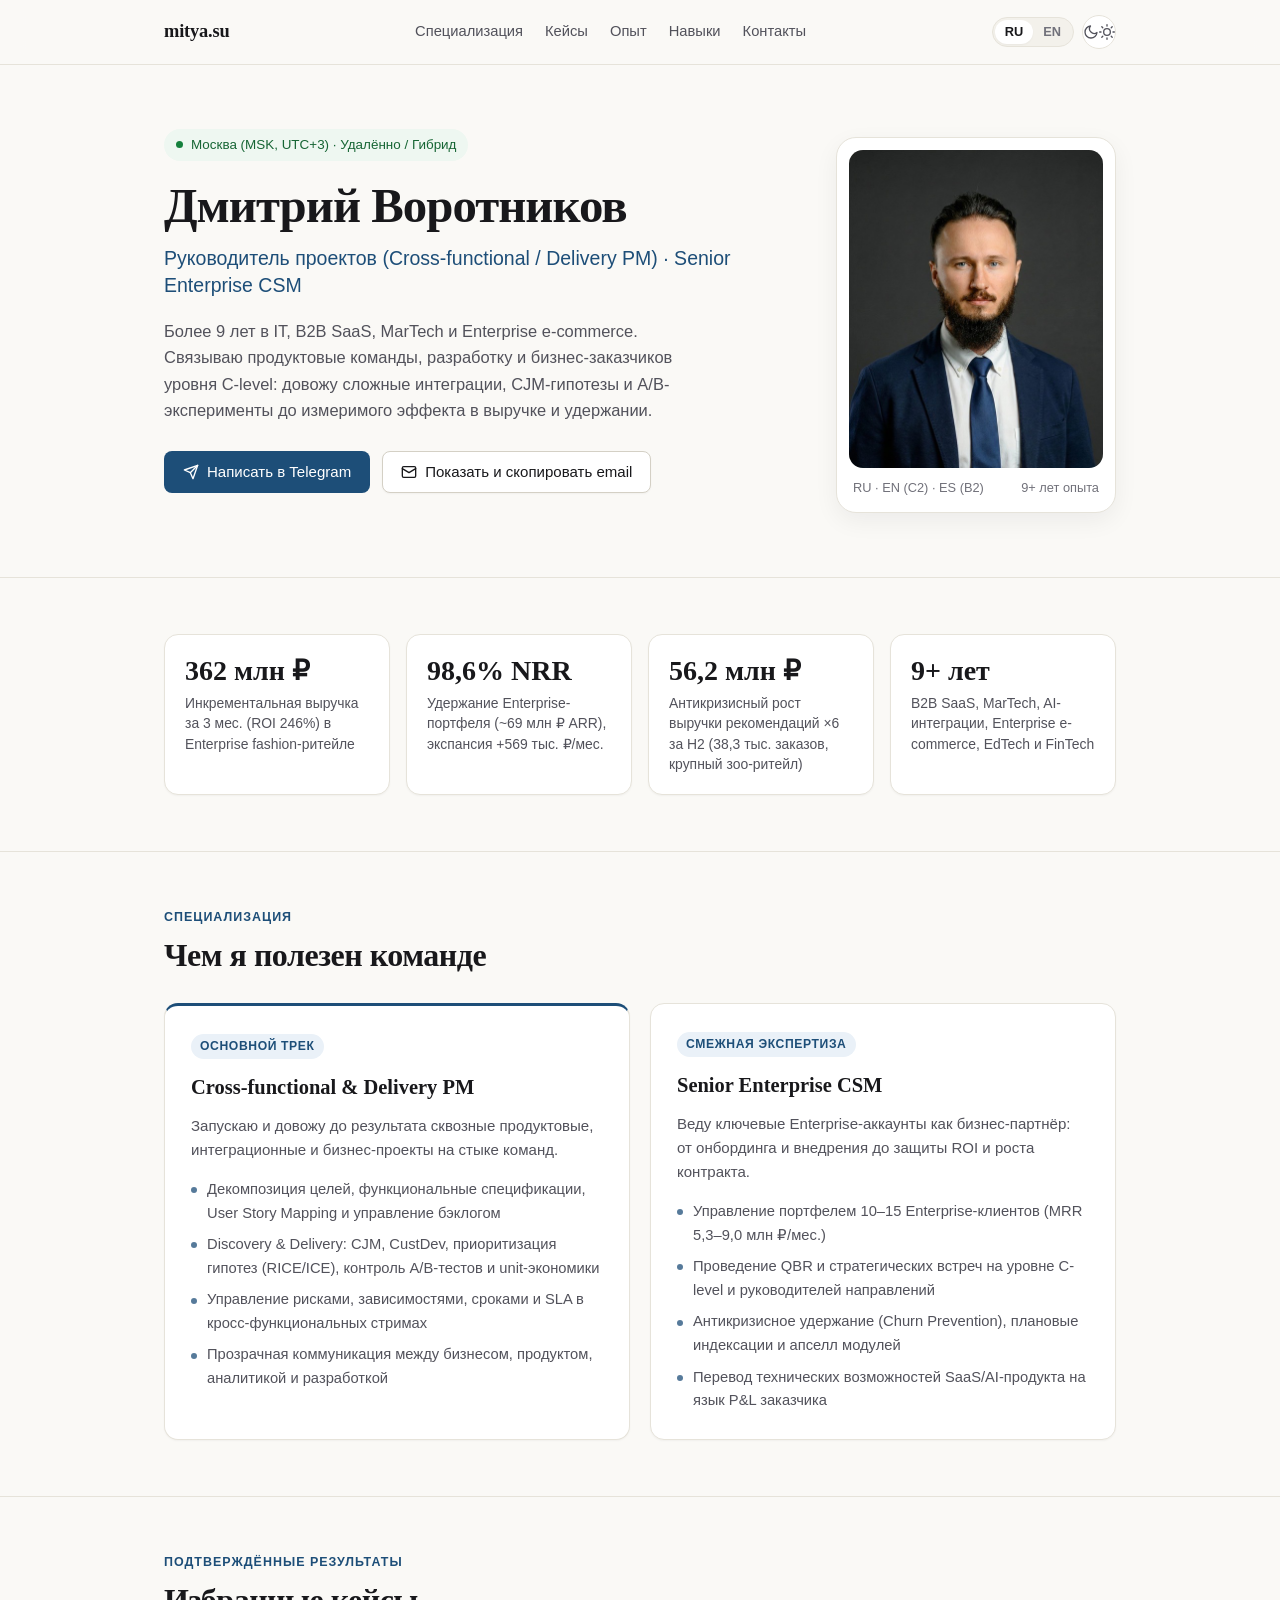
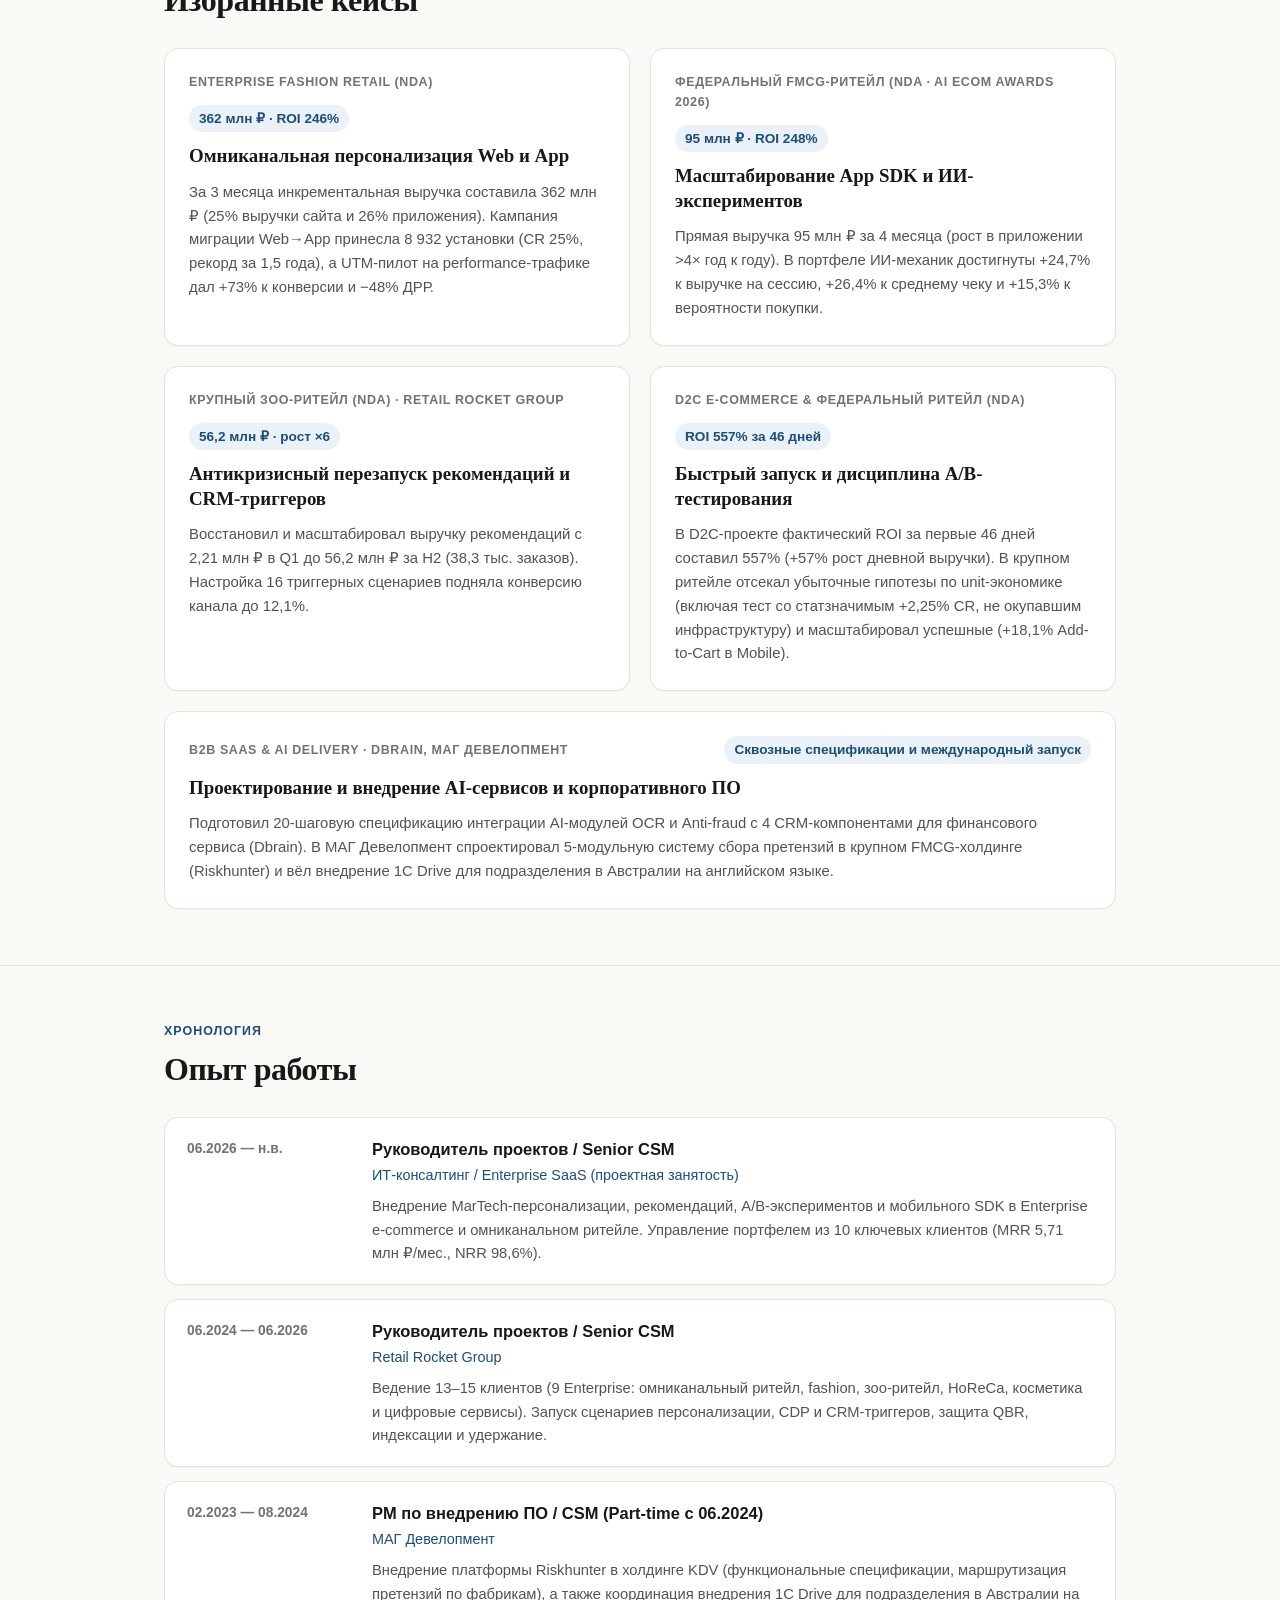
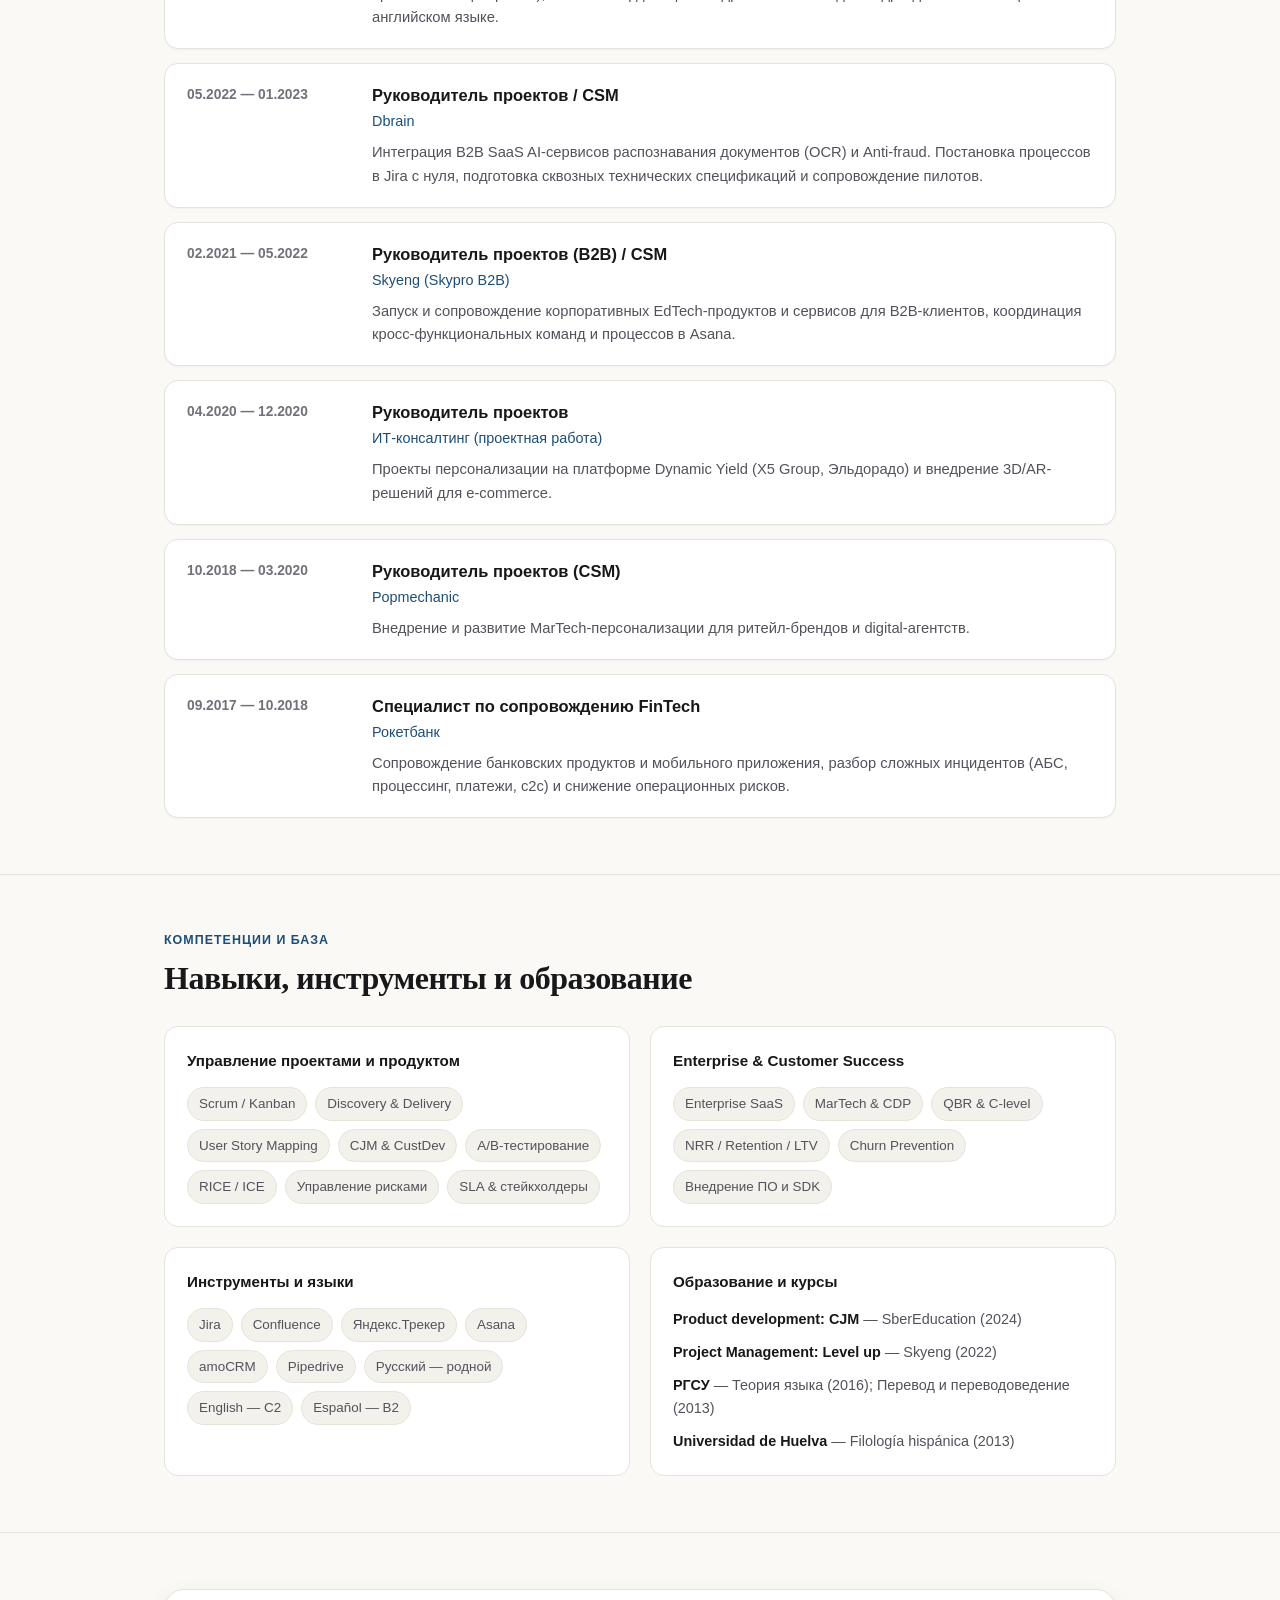
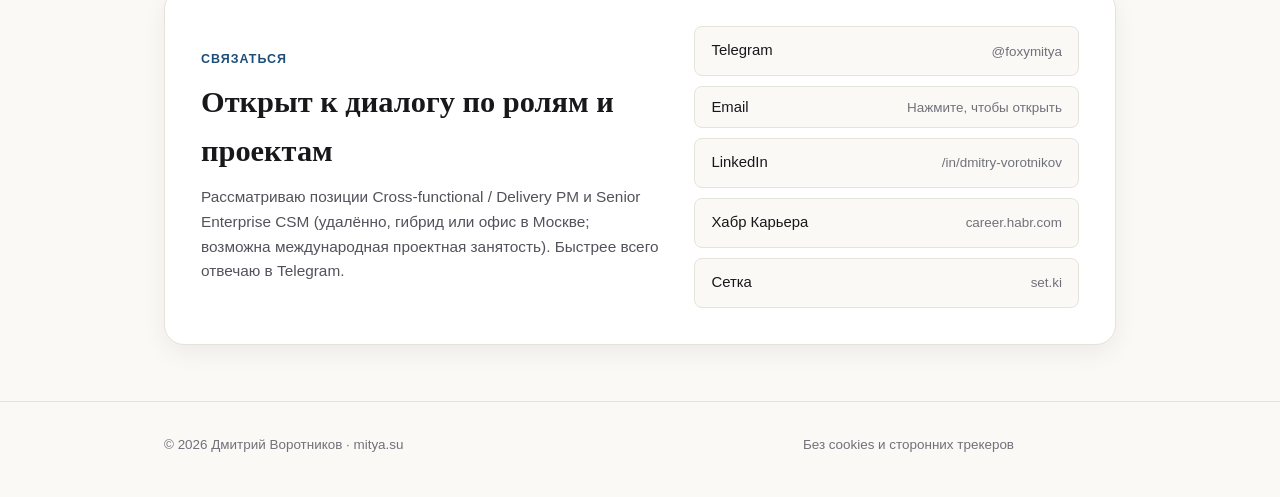
==== commit b8215642: "Add theme-aware 88x31 privacy-friendly counter badge to footer" ====
--- a/index.html
+++ b/index.html
@@ -3,12 +3,12 @@
 <head>
   <meta charset="utf-8">
   <meta name="viewport" content="width=device-width, initial-scale=1">
-  <title>Дмитрий Воротников — Руководитель проектов (PM) и Senior Enterprise CSM</title>
-  <meta name="description" content="Дмитрий Воротников — Cross-functional / Delivery Project Manager и Senior Enterprise CSM. 9+ лет в IT, B2B SaaS, MarTech, AI и Enterprise e-commerce. Москва / Remote.">
+  <title>Дмитрий Воротников — Project Manager и Enterprise CSM</title>
+  <meta name="description" content="Дмитрий Воротников — Cross-functional / Delivery PM и Senior Enterprise CSM. 9+ лет в IT, B2B SaaS, MarTech и Enterprise e-commerce.">
   <meta name="author" content="Дмитрий Воротников">
   <meta name="robots" content="index, follow">
   <meta name="referrer" content="strict-origin-when-cross-origin">
-  <meta http-equiv="Content-Security-Policy" content="default-src 'self'; script-src 'self'; style-src 'self'; img-src 'self' data:; base-uri 'self'; form-action 'none';">
+  <meta http-equiv="Content-Security-Policy" content="default-src 'self'; script-src 'self'; style-src 'self'; img-src 'self' data: https://88x31.lol; base-uri 'self'; form-action 'none';">
 
   <link rel="canonical" href="https://mitya.su/">
   <link rel="alternate" hreflang="ru" href="https://mitya.su/">
@@ -441,7 +441,12 @@
   <footer class="site-footer">
     <div class="container footer-inner">
       <span>© 2026 Дмитрий Воротников · mitya.su</span>
-      <span>Без cookies и сторонних трекеров</span>
+      <div class="footer-right">
+        <span>Без cookies и сторонних трекеров</span>
+        <a class="counter-badge" data-counter-link href="https://88x31.lol" target="_blank" rel="noopener noreferrer" title="88x31 privacy-friendly counter">
+          <img data-counter-img data-light-src="https://88x31.lol/counter9.gif" data-dark-src="https://88x31.lol/counter2.gif" alt="88x31 — Счётчик визитов" width="88" height="31" loading="lazy" decoding="async">
+        </a>
+      </div>
     </div>
   </footer>
 </body>
--- a/assets/styles.css
+++ b/assets/styles.css
@@ -804,6 +804,32 @@
   gap: 12px;
 }
 
+.footer-right {
+  display: flex;
+  align-items: center;
+  gap: 14px;
+  flex-wrap: wrap;
+}
+
+.counter-badge {
+  display: inline-flex;
+  line-height: 0;
+  opacity: 0.82;
+  transition: opacity 0.15s ease;
+}
+
+.counter-badge:hover {
+  opacity: 1;
+}
+
+.counter-badge img {
+  display: block;
+  width: 88px;
+  height: 31px;
+  border-radius: 3px;
+  image-rendering: pixelated;
+}
+
 /* Responsive */
 @media (max-width: 860px) {
   .hero-grid {
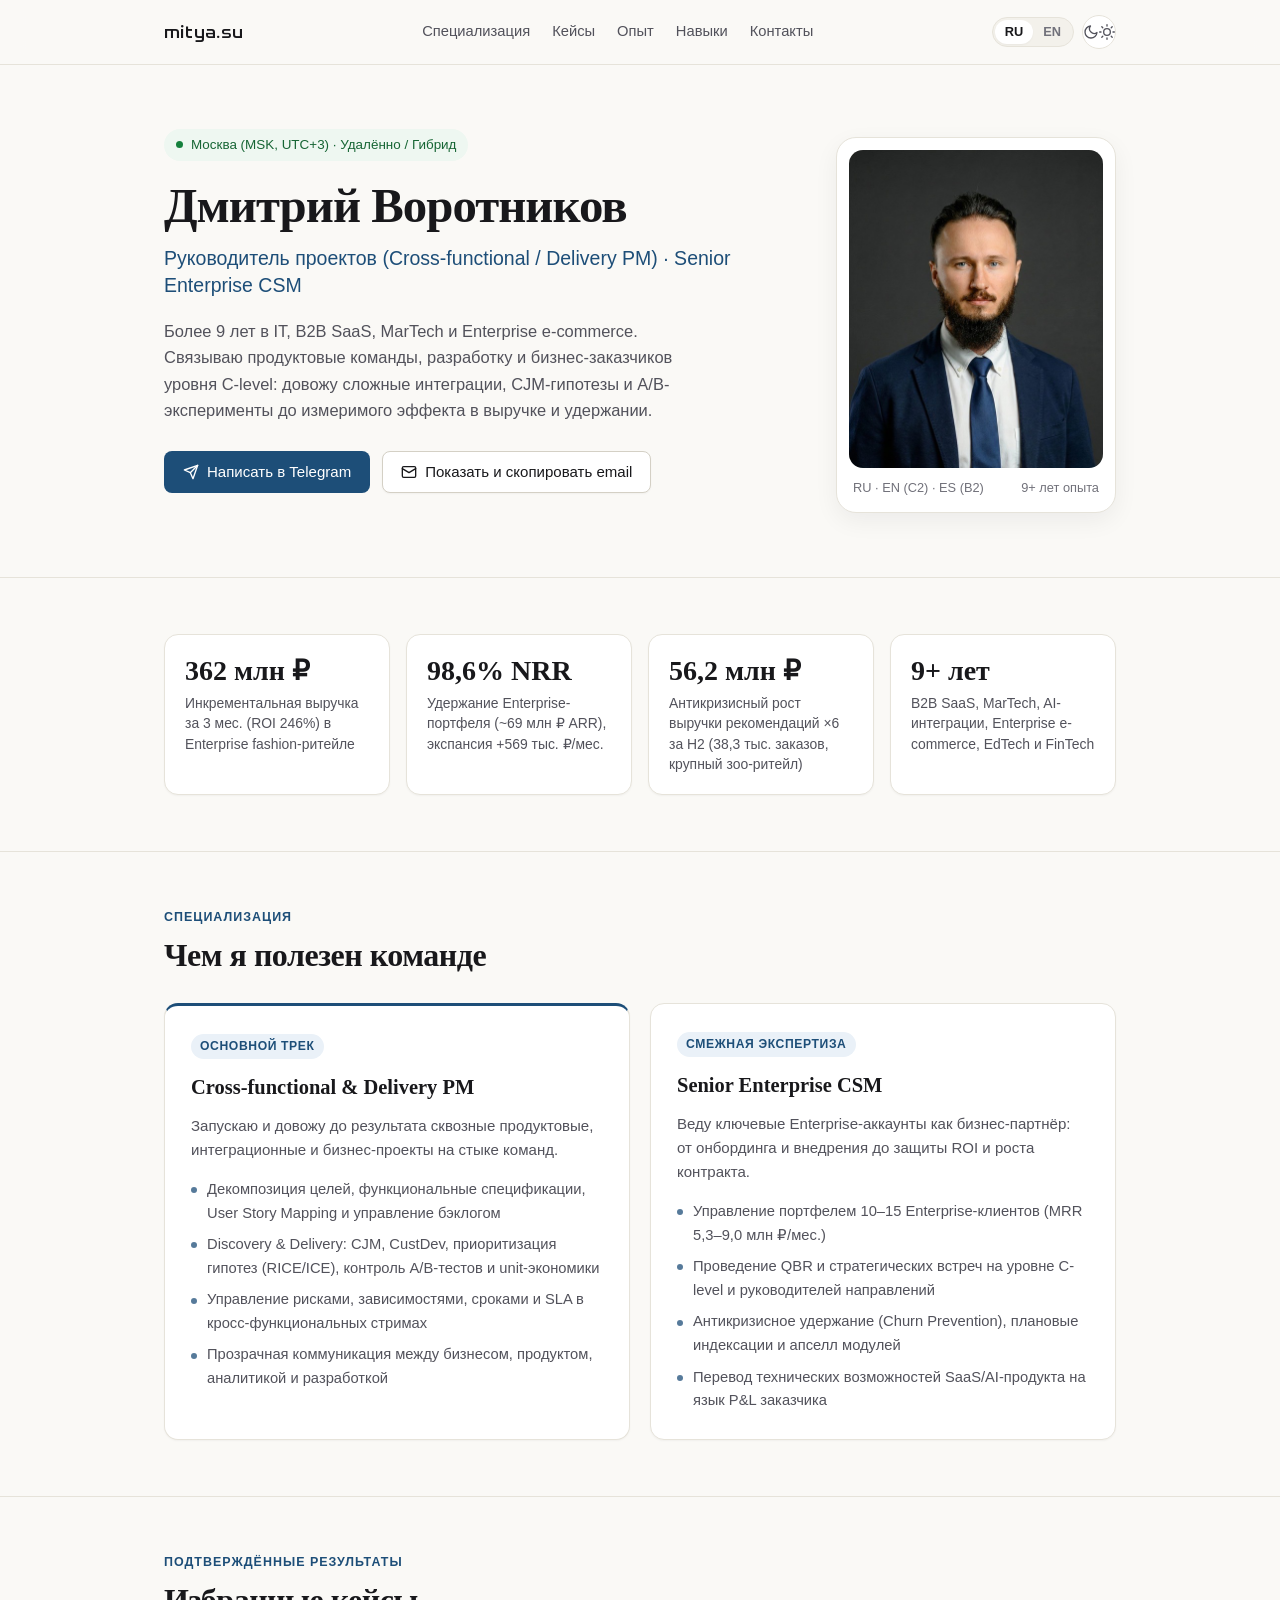
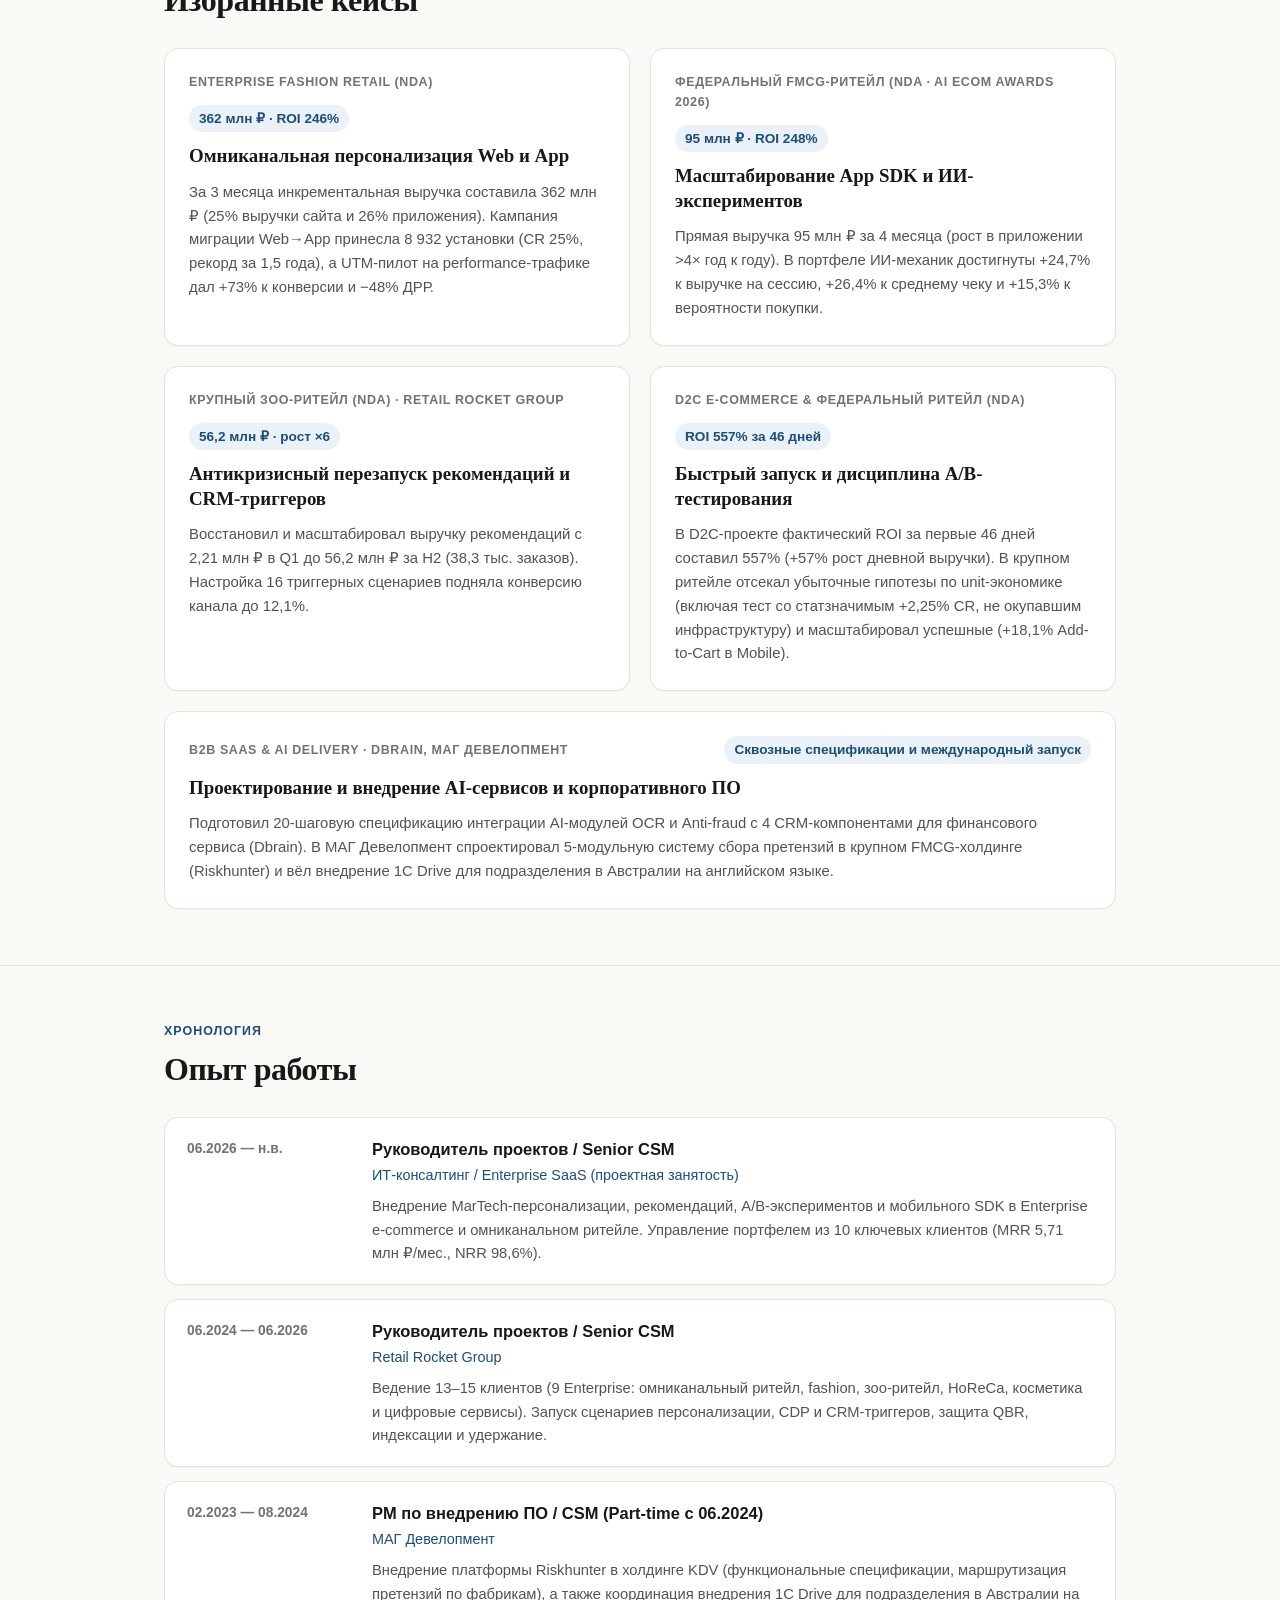
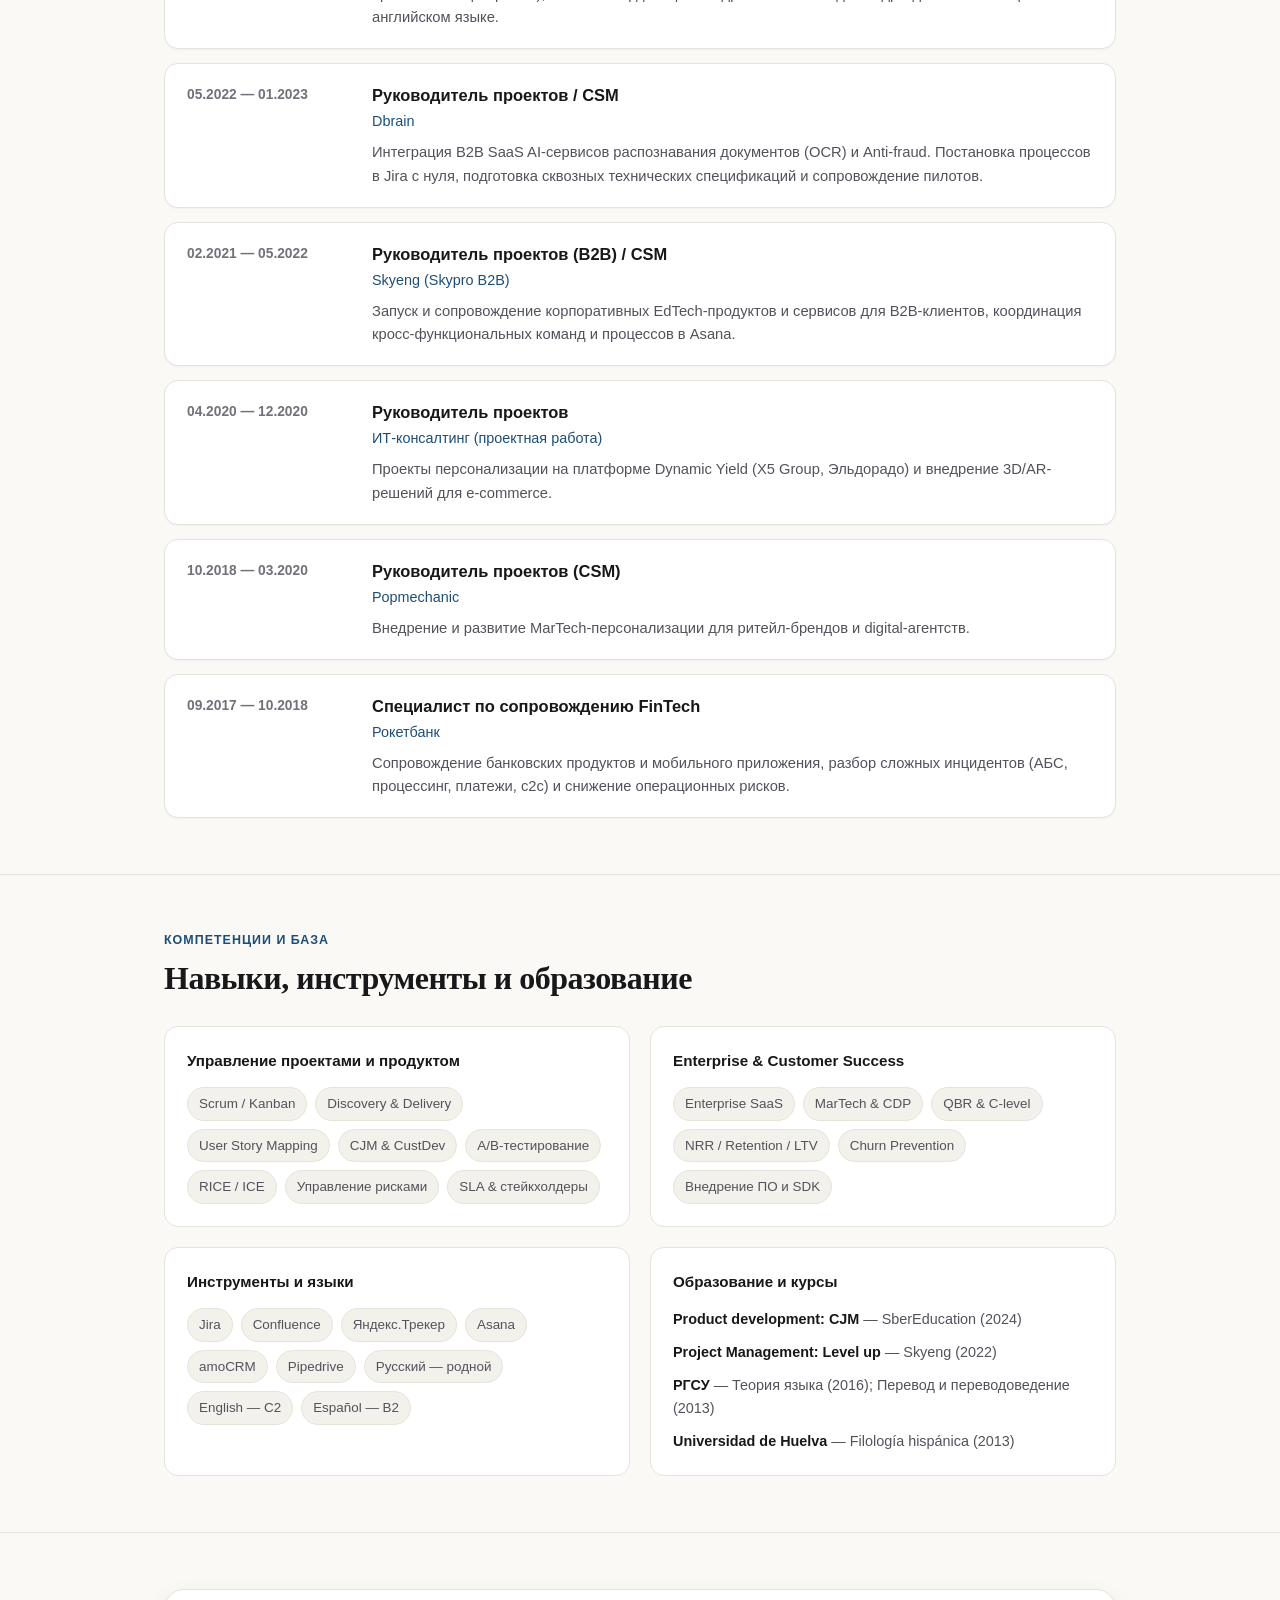
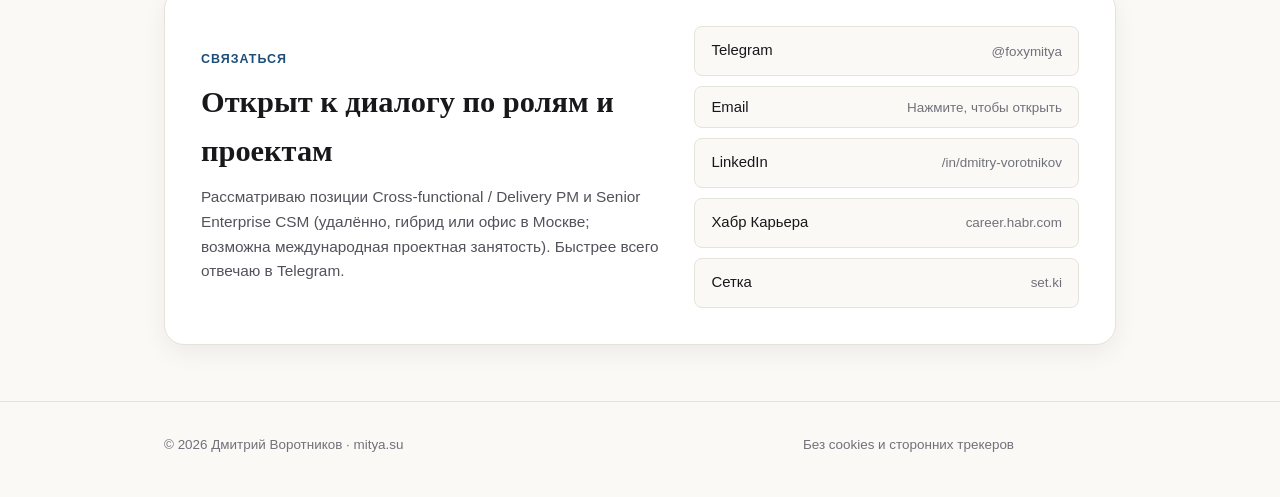
==== commit 9db8d908: "Add hover/tap living portrait video easter egg (lazy-loaded)" ====
--- a/index.html
+++ b/index.html
@@ -132,6 +132,7 @@
         <aside class="portrait-card" aria-label="Портрет">
           <div class="portrait-frame" data-portrait-frame>
             <img class="portrait-img" data-portrait-img src="assets/avatar.jpg" alt="Дмитрий Воротников" width="512" height="640" loading="eager">
+            <video class="portrait-video" data-portrait-video data-src="assets/avatar-easter.mp4" muted playsinline preload="none" aria-hidden="true"></video>
             <div class="portrait-fallback" aria-hidden="true">
               <span class="monogram">DV</span>
               <span class="monogram-sub">PM · Enterprise CS</span>
--- a/assets/styles.css
+++ b/assets/styles.css
@@ -2,6 +2,14 @@
    mitya.su — Light Editorial Minimalism + Dark Theme
    Zero third-party fonts or trackers. Privacy-first & Core Web Vitals 100.
    ========================================================================== */
+
+@font-face {
+  font-family: "Firjar";
+  font-style: normal;
+  font-weight: 600;
+  font-display: swap;
+  src: url("firjar-brand.woff2") format("woff2");
+}
 
 :root {
   --bg: #faf9f6;
@@ -130,11 +138,11 @@
 }
 
 .brand {
-  font-family: var(--font-serif);
-  font-size: 1.15rem;
-  font-weight: 600;
-  color: var(--text);
-  letter-spacing: -0.01em;
+  font-family: "Firjar", var(--font-sans);
+  font-size: 1.32rem;
+  font-weight: 600;
+  color: var(--text);
+  letter-spacing: 0.01em;
   white-space: nowrap;
 }
 
@@ -409,6 +417,7 @@
   display: flex;
   align-items: center;
   justify-content: center;
+  cursor: pointer;
 }
 
 .portrait-img {
@@ -417,6 +426,22 @@
   object-fit: cover;
   object-position: center top;
   display: block;
+}
+
+.portrait-video {
+  position: absolute;
+  inset: 0;
+  width: 100%;
+  height: 100%;
+  object-fit: cover;
+  object-position: center top;
+  opacity: 0;
+  pointer-events: none;
+  transition: opacity 0.35s ease;
+}
+
+.portrait-frame.is-playing .portrait-video {
+  opacity: 1;
 }
 
 .portrait-fallback {
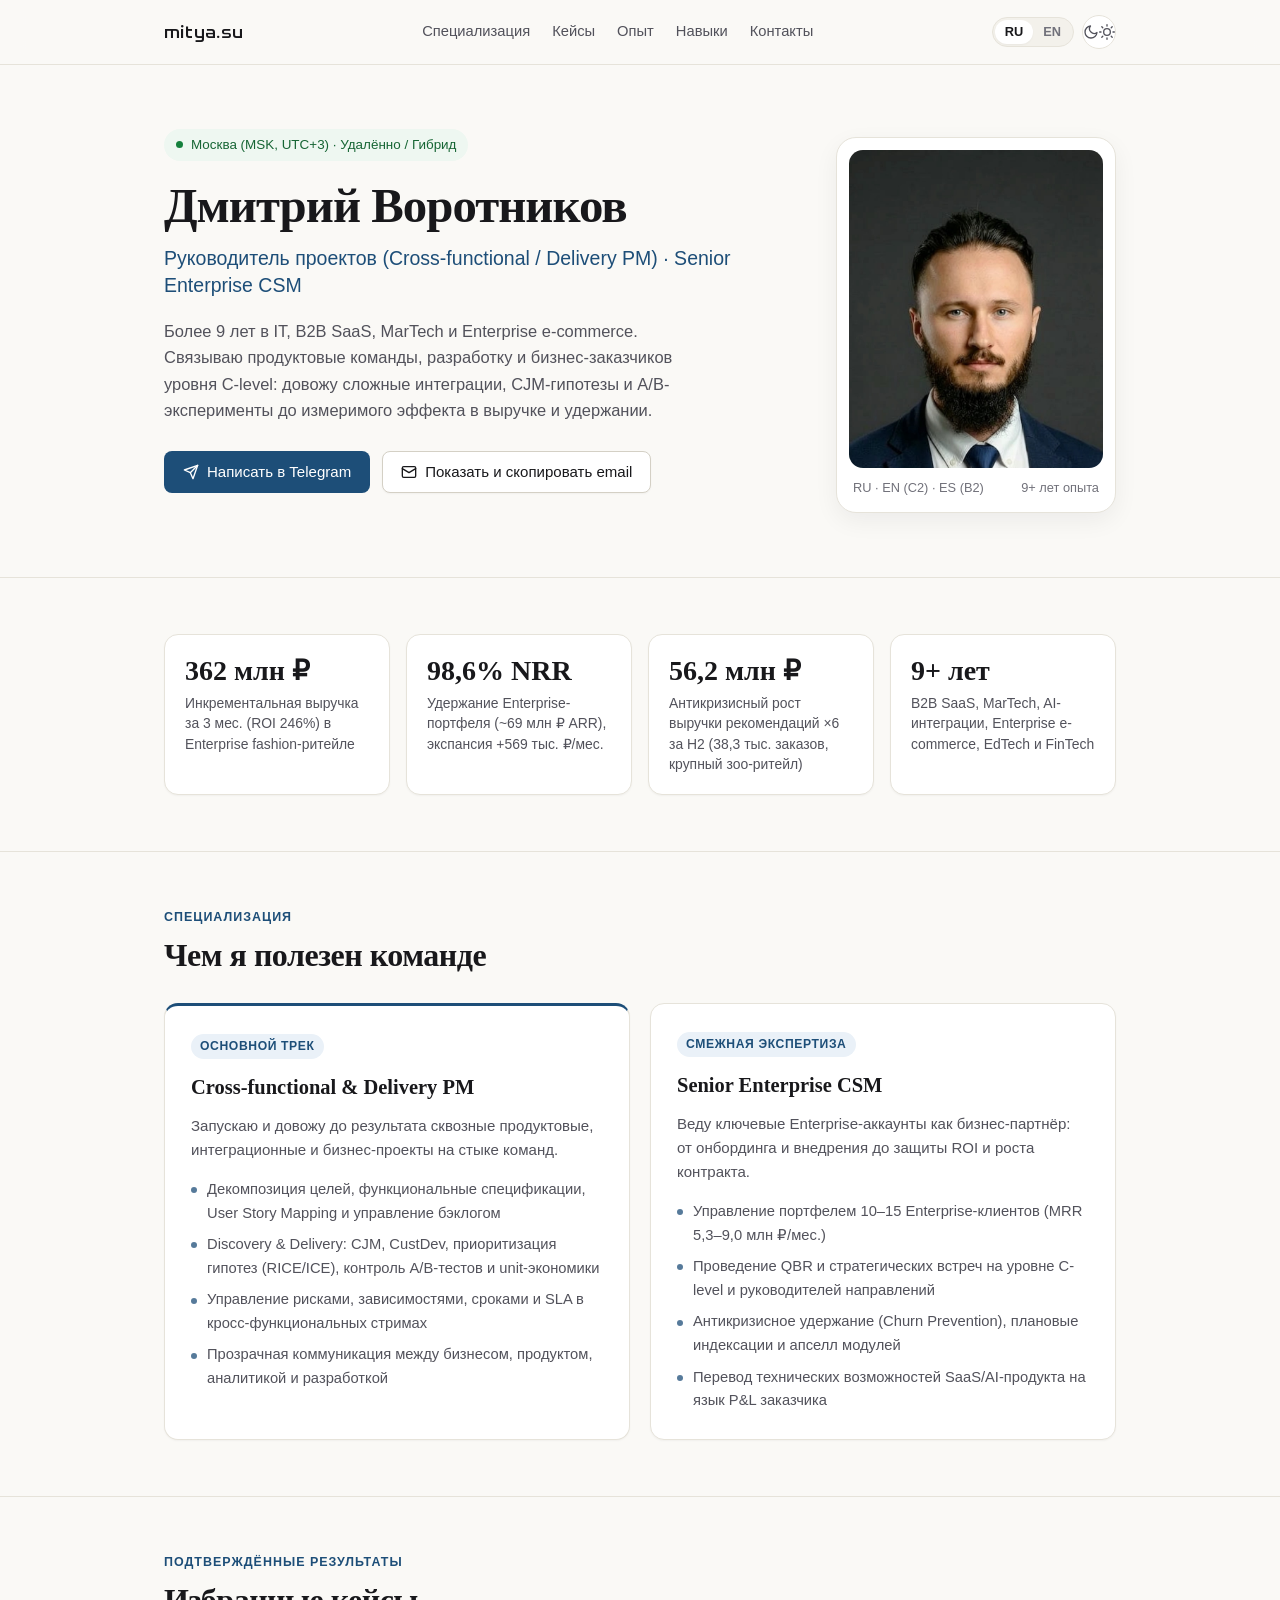
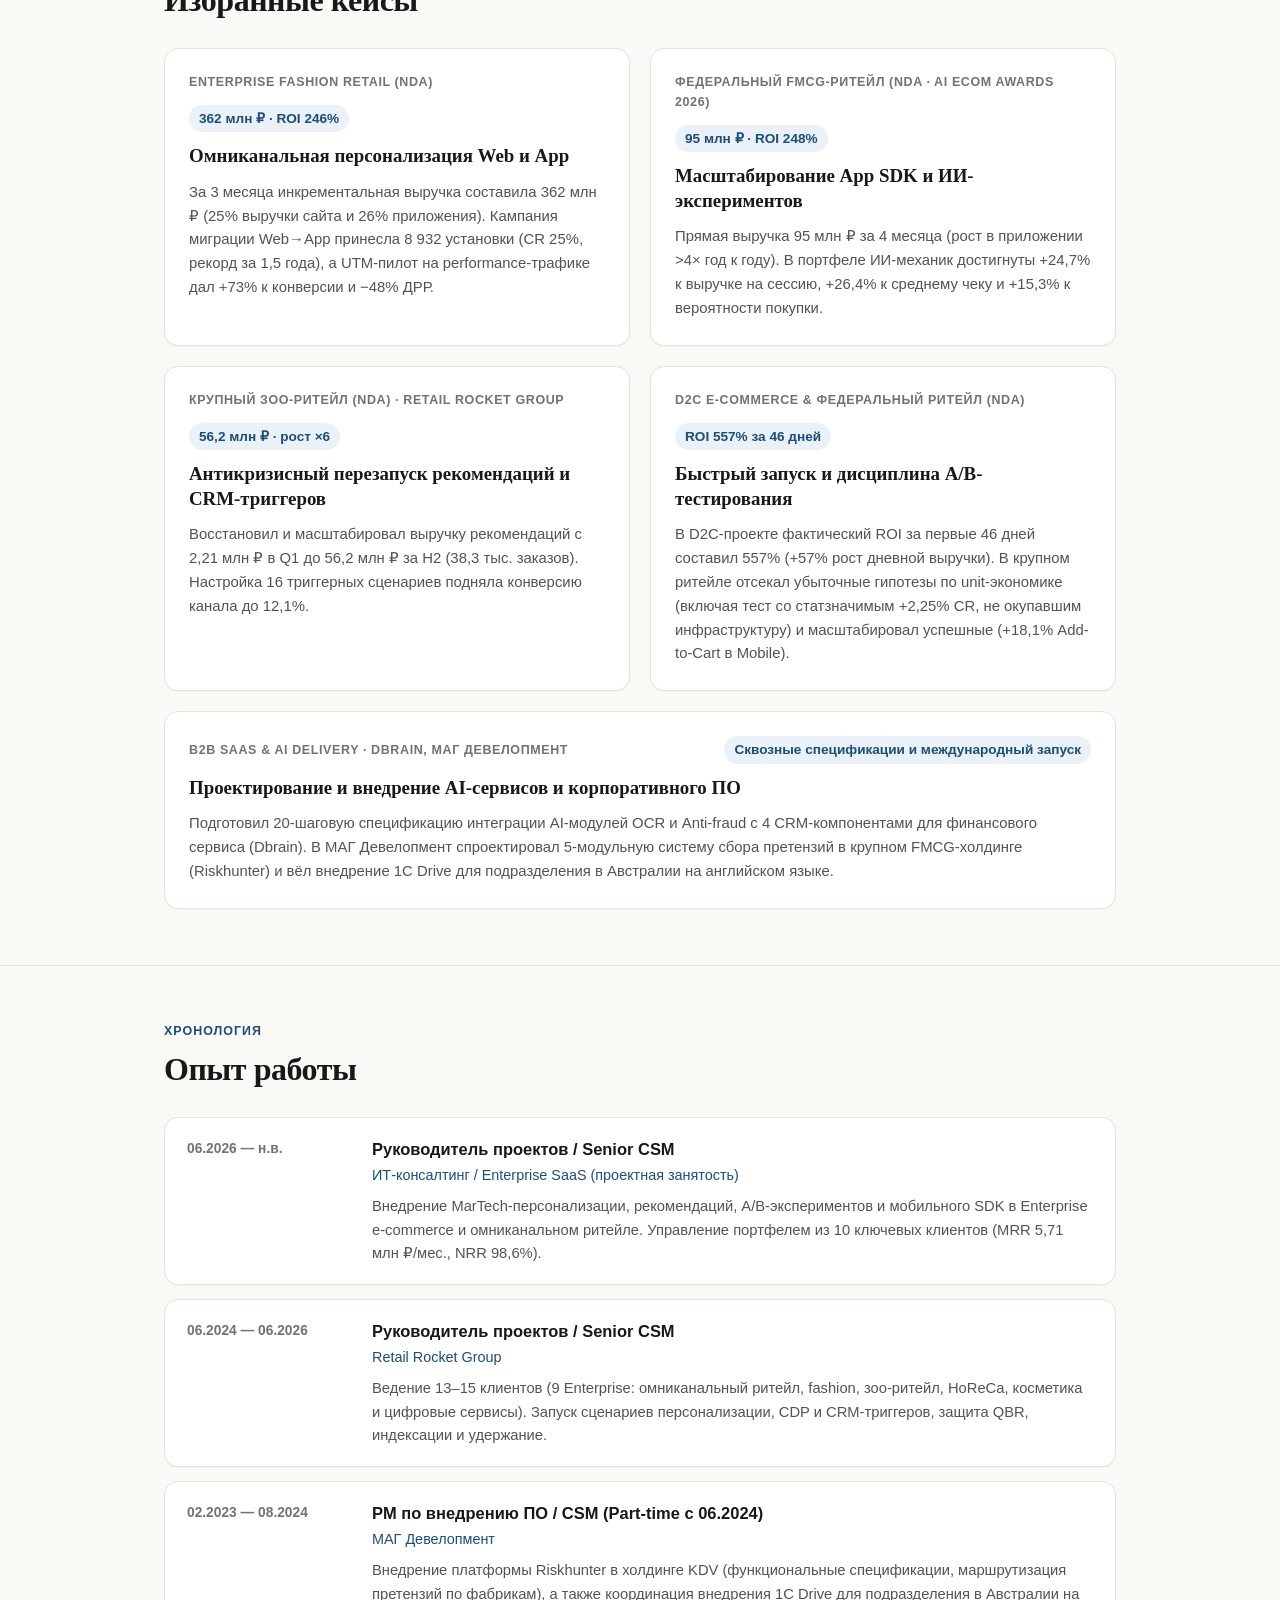
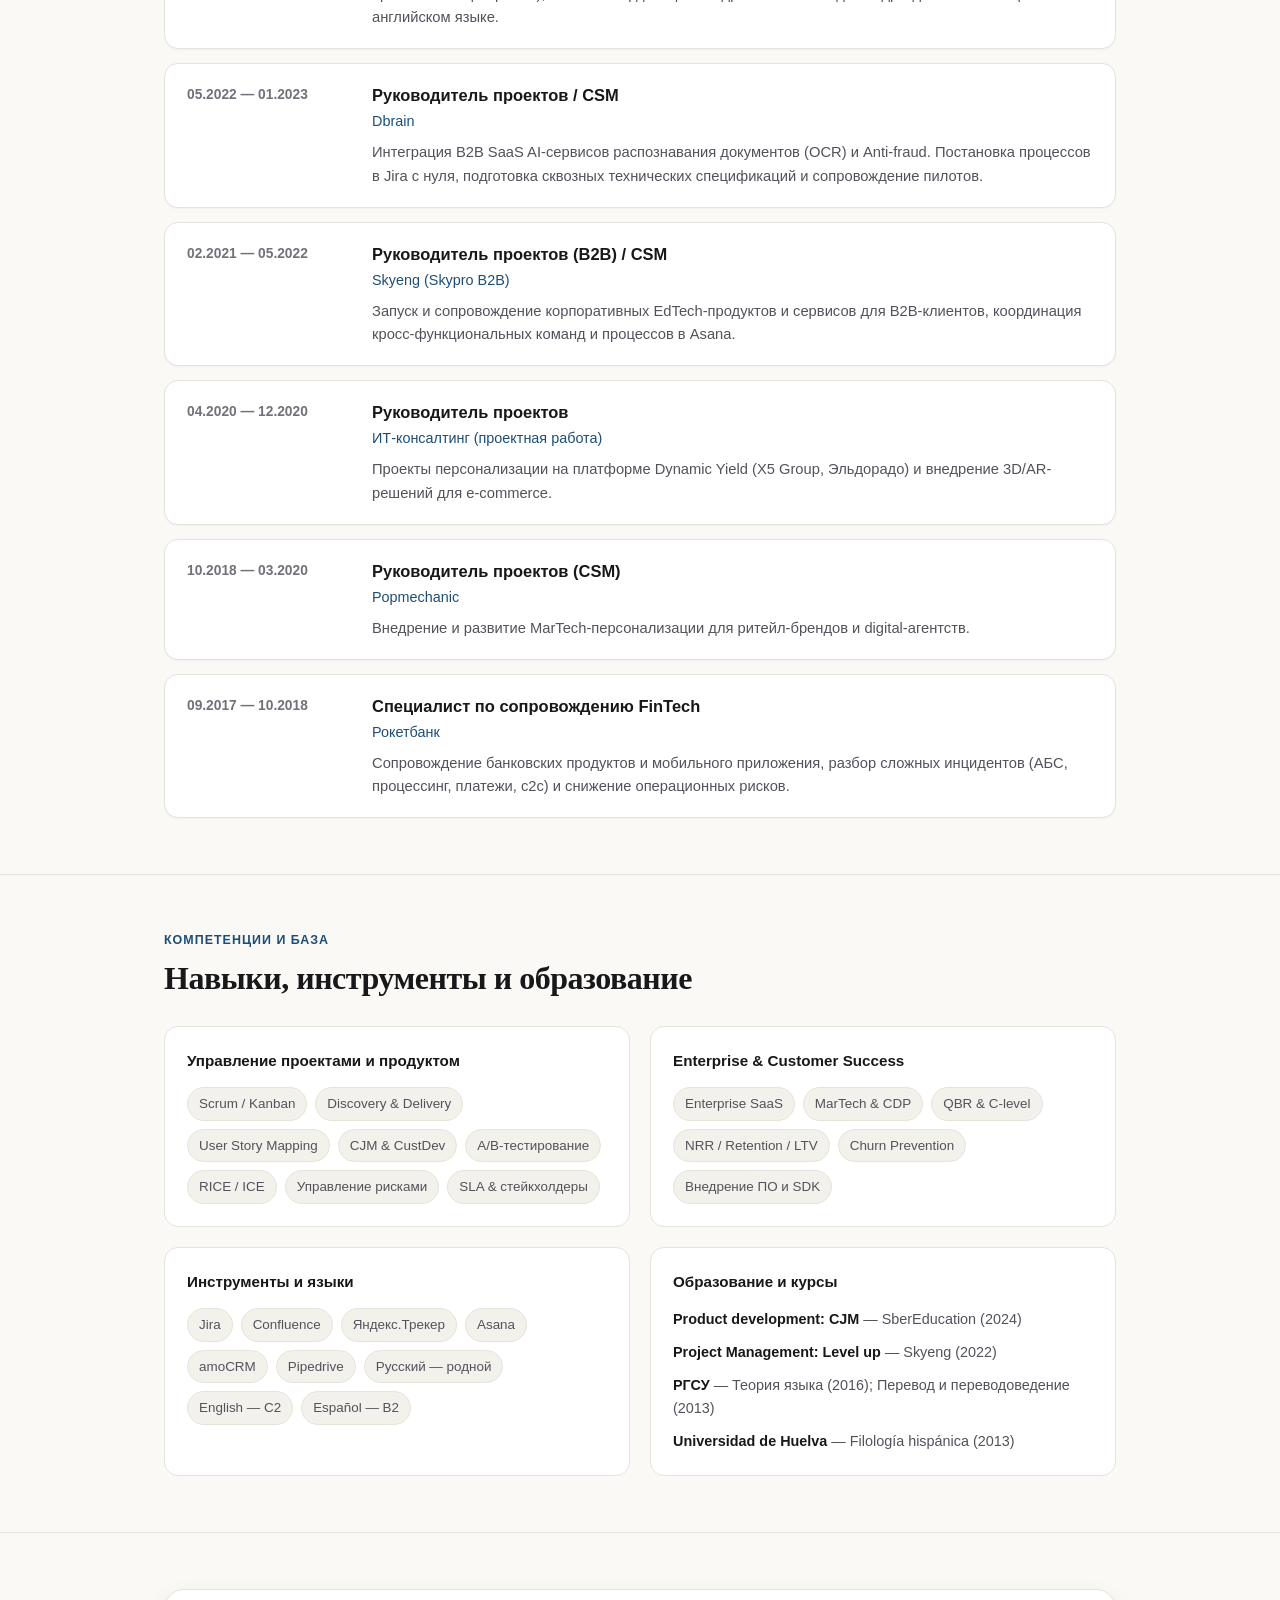
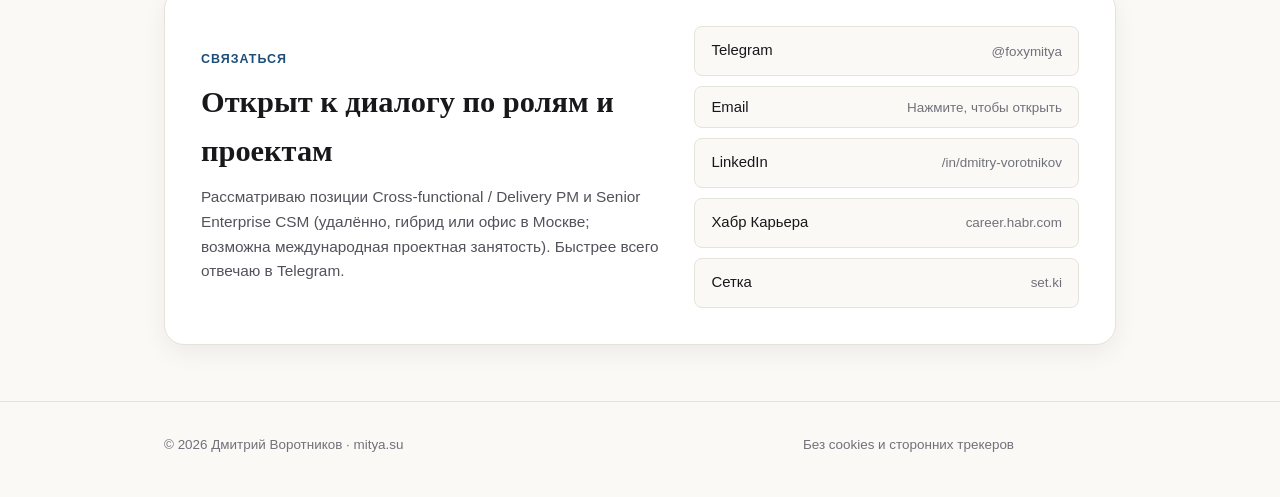
==== commit 3fa9bf07: "Match avatar.jpg pixel-for-pixel to frame 0 of living portrait video" ====
--- a/index.html
+++ b/index.html
@@ -15,7 +15,7 @@
   <link rel="alternate" hreflang="en" href="https://mitya.su/en/">
   <link rel="alternate" hreflang="x-default" href="https://mitya.su/">
   <link rel="icon" href="assets/favicon.svg" type="image/svg+xml">
-  <link rel="stylesheet" href="assets/styles.css">
+  <link rel="stylesheet" href="assets/styles.css?v=20261125-2">
 
   <meta property="og:type" content="profile">
   <meta property="og:site_name" content="mitya.su">
@@ -53,7 +53,7 @@
     ]
   }
   </script>
-  <script src="assets/app.js" defer></script>
+  <script src="assets/app.js?v=20261125-2" defer></script>
 </head>
 <body>
   <a class="skip-link" href="#main">Перейти к содержанию</a>
@@ -131,7 +131,7 @@
 
         <aside class="portrait-card" aria-label="Портрет">
           <div class="portrait-frame" data-portrait-frame>
-            <img class="portrait-img" data-portrait-img src="assets/avatar.jpg" alt="Дмитрий Воротников" width="512" height="640" loading="eager">
+            <img class="portrait-img" data-portrait-img src="assets/avatar.jpg?v=20261125-3" alt="Дмитрий Воротников" width="720" height="900" loading="eager">
             <video class="portrait-video" data-portrait-video data-src="assets/avatar-easter.mp4" muted playsinline preload="none" aria-hidden="true"></video>
             <div class="portrait-fallback" aria-hidden="true">
               <span class="monogram">DV</span>
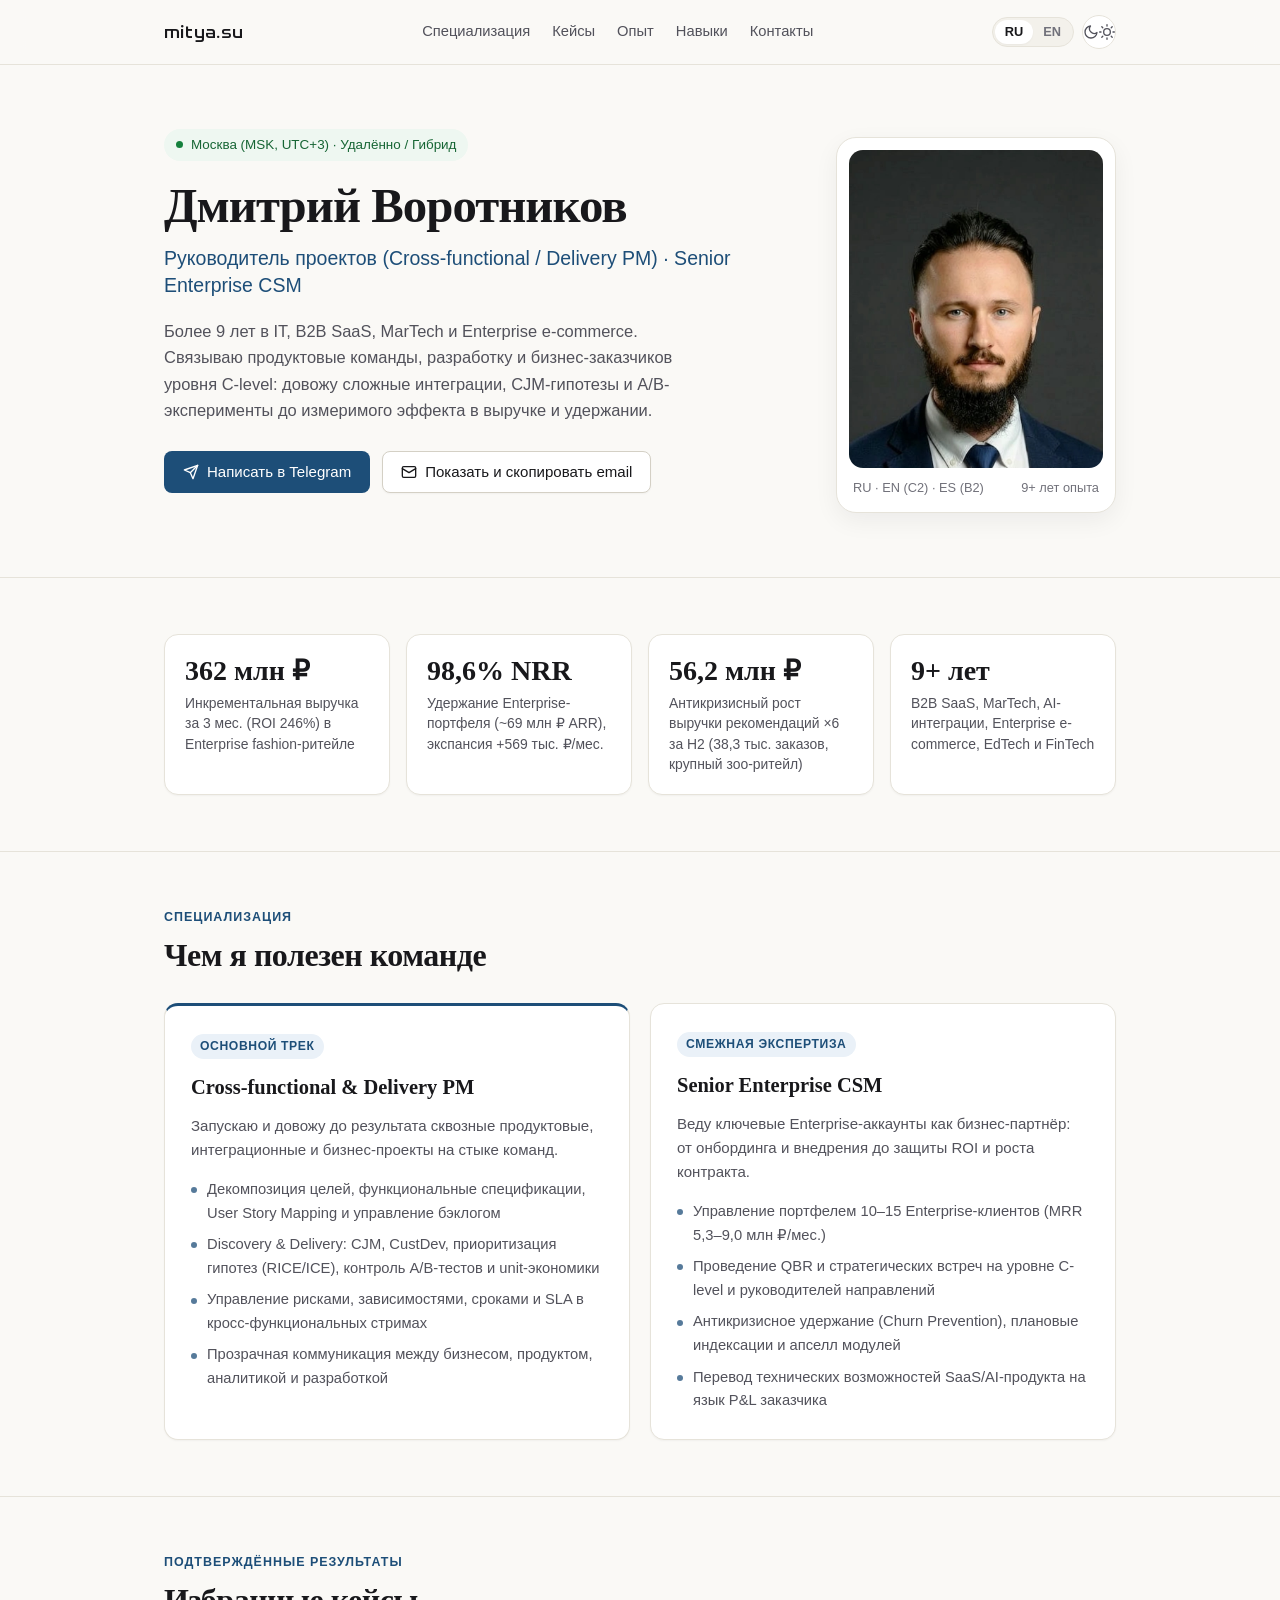
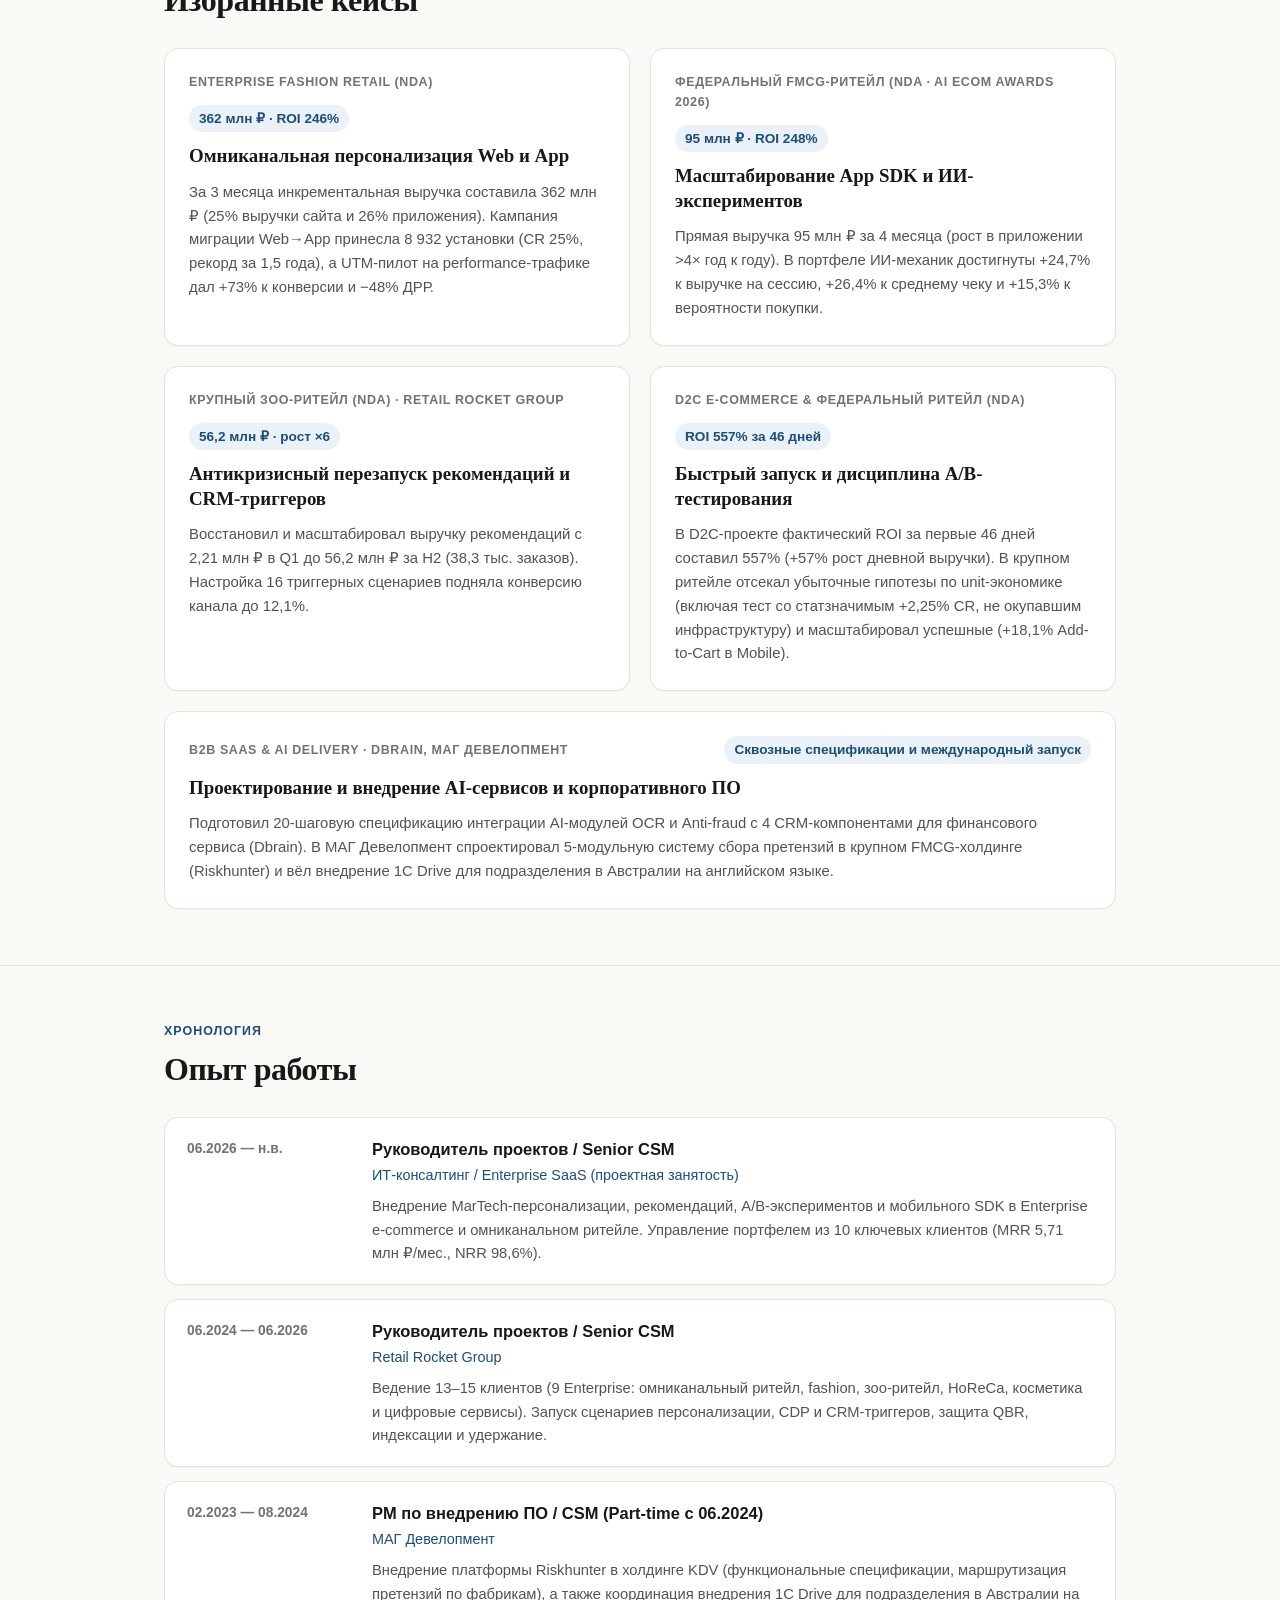
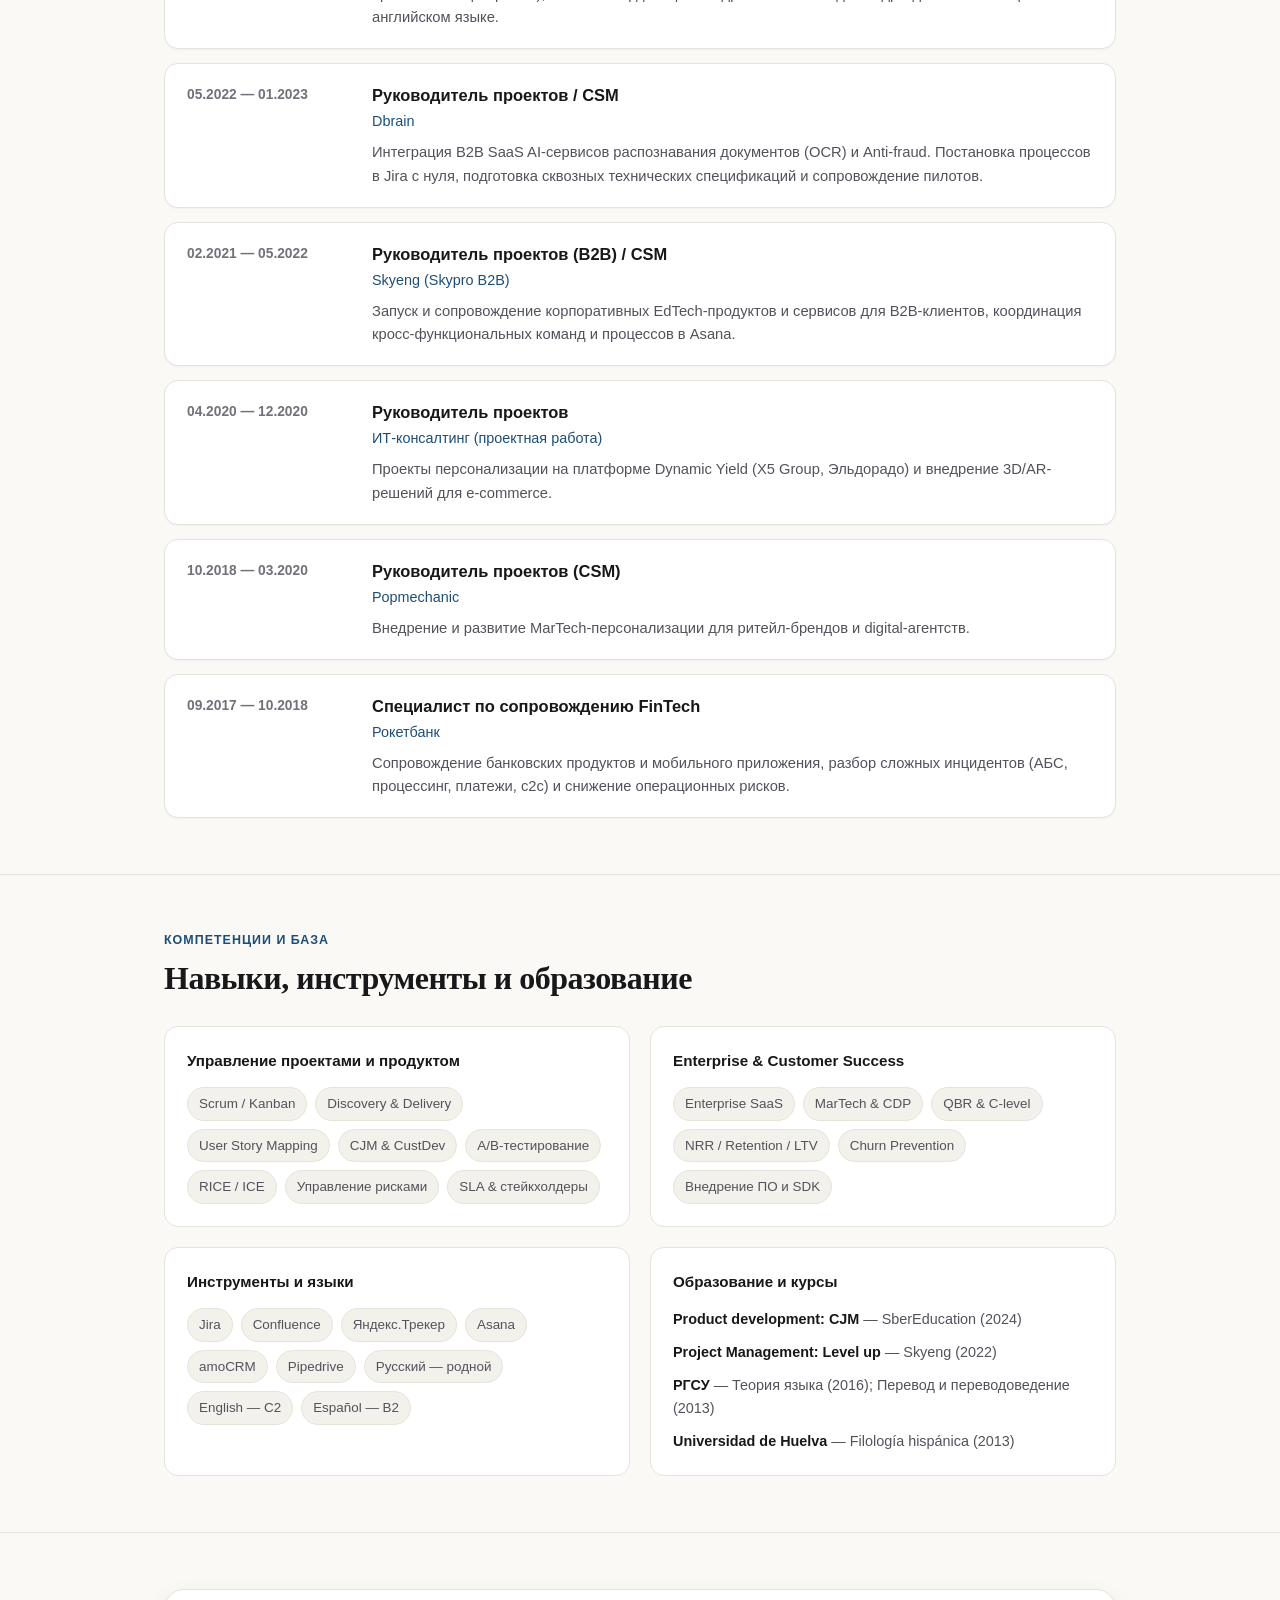
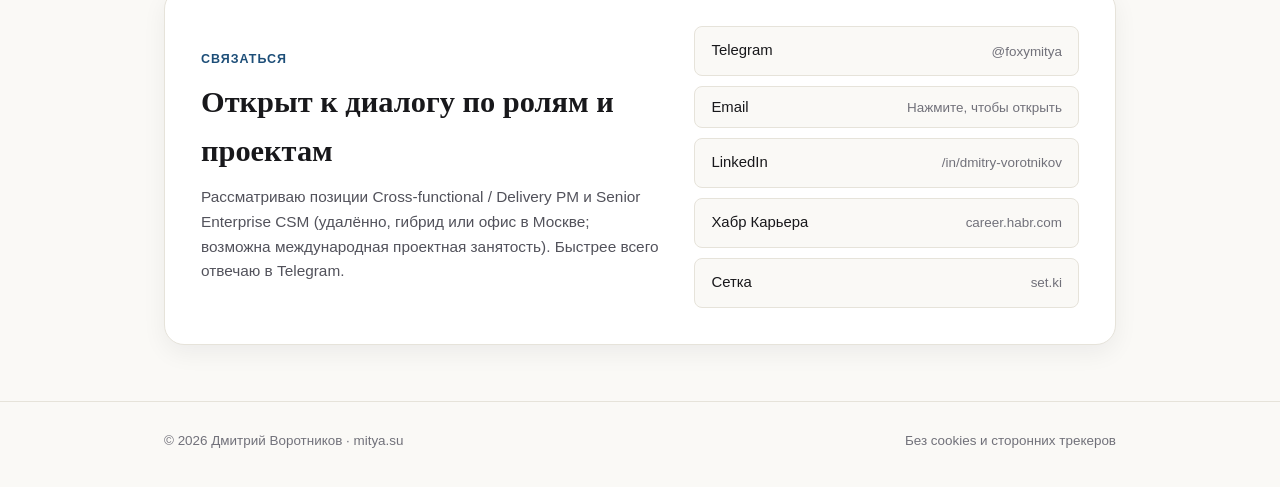
==== commit d6f95bcd: "Use loading=eager on 88x31 counter badge for accurate counting" ====
--- a/index.html
+++ b/index.html
@@ -132,7 +132,7 @@
         <aside class="portrait-card" aria-label="Портрет">
           <div class="portrait-frame" data-portrait-frame>
             <img class="portrait-img" data-portrait-img src="assets/avatar.jpg?v=20261125-3" alt="Дмитрий Воротников" width="720" height="900" loading="eager">
-            <video class="portrait-video" data-portrait-video data-src="assets/avatar-easter.mp4" muted playsinline preload="none" aria-hidden="true"></video>
+            <video class="portrait-video" data-portrait-video data-src="assets/avatar-easter.mp4?v=20261125-4" muted playsinline preload="none" aria-hidden="true"></video>
             <div class="portrait-fallback" aria-hidden="true">
               <span class="monogram">DV</span>
               <span class="monogram-sub">PM · Enterprise CS</span>
@@ -445,7 +445,7 @@
       <div class="footer-right">
         <span>Без cookies и сторонних трекеров</span>
         <a class="counter-badge" data-counter-link href="https://88x31.lol" target="_blank" rel="noopener noreferrer" title="88x31 privacy-friendly counter">
-          <img data-counter-img data-light-src="https://88x31.lol/counter9.gif" data-dark-src="https://88x31.lol/counter2.gif" alt="88x31 — Счётчик визитов" width="88" height="31" loading="lazy" decoding="async">
+          <img data-counter-img data-light-src="https://88x31.lol/counter9.gif" data-dark-src="https://88x31.lol/counter2.gif" alt="88x31 — Счётчик визитов" width="88" height="31" loading="eager" decoding="async">
         </a>
       </div>
     </div>
